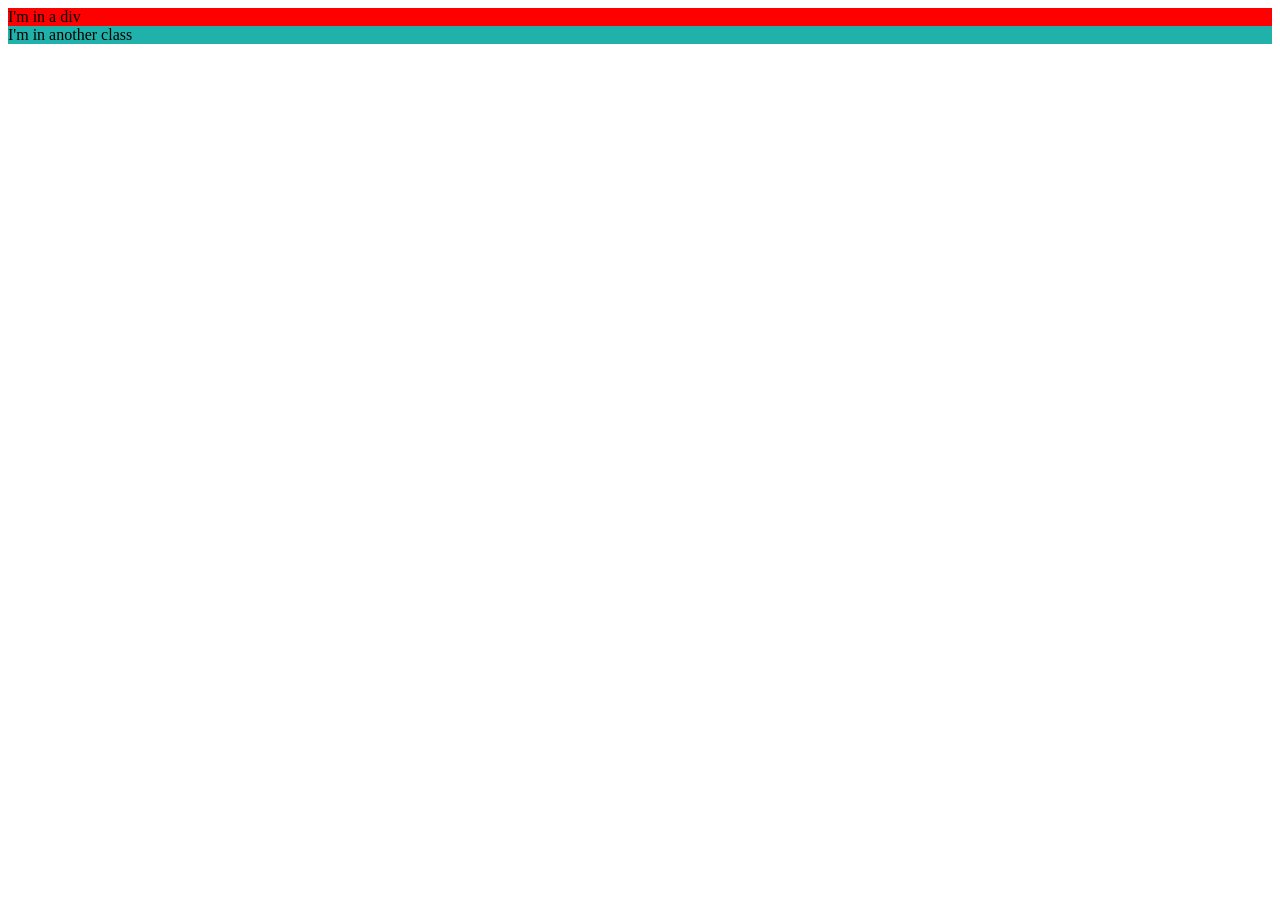
==== index.html @ 802d0fbe "Added 2 divs and styles.css" ====
<!DOCTYPE html>
<html>
  <head>
    <meta charset="utf-8" />
    <title>Page Title</title>
    <link rel="stylesheet" href="styles.css">
  </head>
  <body>
    <div class="placeholder">
      I'm in a div
    </div>
    <div class="anotherClass">
      I'm in another class
    </div>
  </body>
</html>
---- styles.css ----
.placeholder {
    background-color: red;
}
.anotherClass {
    background-color: lightseagreen;
}
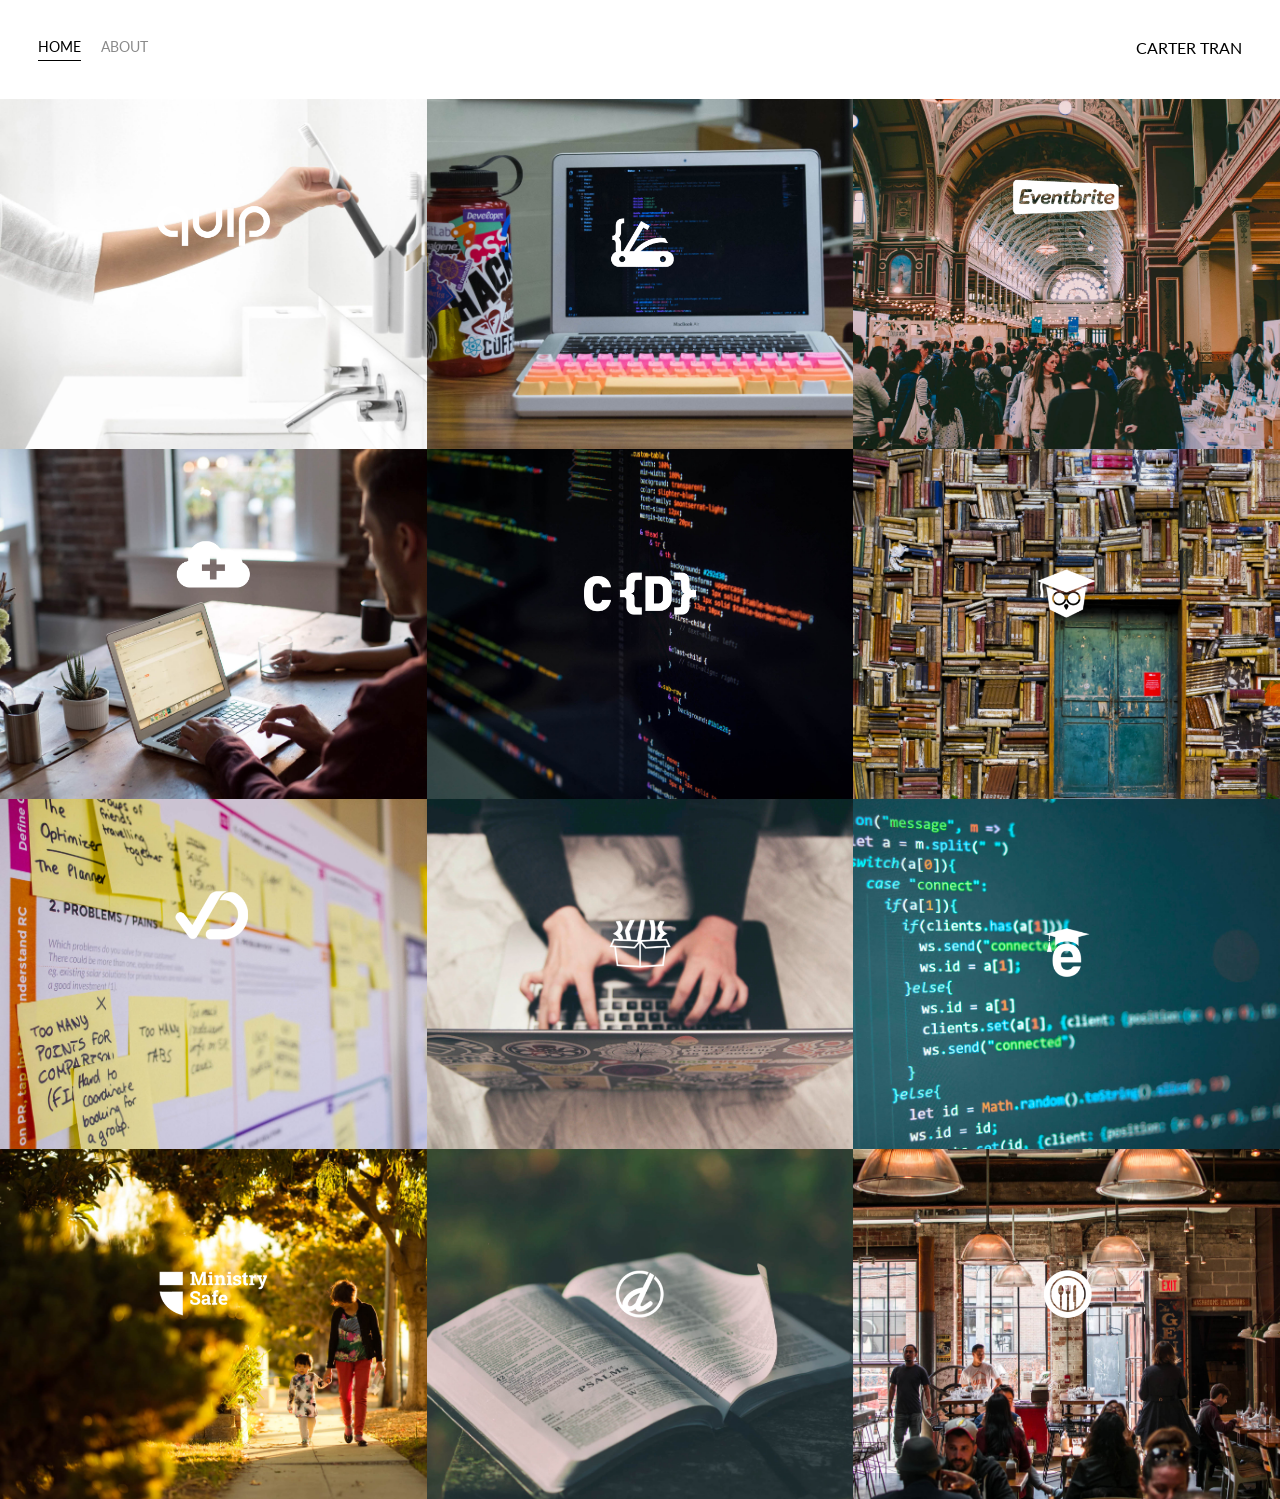
==== commit 135ce4ec: "Completed HTML5 & CSS Development Crash Course" ====
--- a/index.html
+++ b/index.html
@@ -1,16 +1,193 @@
 <!DOCTYPE html>
-<html>
-  <head>
-    <meta charset="utf-8" />
-    <title>Page Title</title>
-    <link rel="stylesheet" href="styles.css">
-  </head>
-  <body>
-    <div class="placeholder">
-      I'm in a div
+<html lang='en'>
+
+<head>
+  <meta charset='UTF-8'>
+  <title>Portfolio Homepage</title>
+  <link href="https://fonts.googleapis.com/css?family=Lato" rel="stylesheet">
+  <link rel="stylesheet" href="styles.css">
+</head>
+
+<body>
+  <div class="container">
+    <div class="nav-wrapper">
+      <div class="left-side">
+        <div class="nav-link-wrapper active-nav-link">
+          <a href="index.html">Home</a>
+        </div>
+
+        <div class="nav-link-wrapper">
+          <a href="about.html">About</a>
+        </div>
+      </div>
+
+      <div class="right-side">
+        <div class="brand">
+          CARTER TRAN
+        </div>
+      </div>
     </div>
-    <div class="anotherClass">
-      I'm in another class
+
+    <div class="content-wrapper">
+      <div class="portfolio-items-wrapper">
+
+        <div class="portfolio-item-wrapper">
+          <div class="portfolio-img-background" style="background-image:url(images/portfolio1.jpg)"></div>
+
+          <div class="img-text-wrapper">
+            <div class="logo-wrapper">
+              <img src="images/logos/quip.png" alt="">
+            </div>
+
+            <div class="subtitle">I built the Quip Ecommerce platform, named a Top 25 Invention by Time Magazine in 2016.</div>
+          </div>
+        </div>
+
+        <div class="portfolio-item-wrapper">
+          <div class="portfolio-img-background" style="background-image:url(images/portfolio2.jpg)"></div>
+          <div class="img-text-wrapper">
+            <div class="logo-wrapper">
+              <img src="images/logos/devcamp.png" alt="">
+            </div>
+
+            <div class="subtitle">Coding bootcamp and learning management system.</div>
+          </div>
+        </div>
+
+        <div class="portfolio-item-wrapper">
+          <div class="portfolio-img-background" style="background-image:url(images/portfolio3.jpg)"></div>
+          <div class="img-text-wrapper">
+            <div class="logo-wrapper">
+              <img src="images/logos/eventbrite.png" alt="">
+            </div>
+
+            <div class="subtitle">Eventbrite is the leading event management platform on the web with millions of individuals utilizing their applications
+              to find, register or, and management events in numerous industries.</div>
+          </div>
+        </div>
+
+        <div class="portfolio-item-wrapper">
+          <div class="portfolio-img-background" style="background-image:url(images/portfolio4.jpg)"></div>
+          <div class="img-text-wrapper">
+            <div class="logo-wrapper">
+              <img src="images/logos/shop-hacker.png" alt="">
+            </div>
+
+            <div class="subtitle">Shop Hacker allows you to easily import digital products such as elearning courses, software, and games directly
+              into your ecommerce store.</div>
+          </div>
+        </div>
+
+        <div class="portfolio-item-wrapper">
+          <div class="portfolio-img-background" style="background-image:url(images/portfolio5.jpg)"></div>
+          <div class="img-text-wrapper">
+            <div class="logo-wrapper">
+              <img src="images/logos/crondose.png" alt="">
+            </div>
+
+            <div class="subtitle">Online tutorials and productivity tips.</div>
+          </div>
+        </div>
+
+        <div class="portfolio-item-wrapper">
+          <div class="portfolio-img-background" style="background-image:url(images/portfolio6.jpg)"></div>
+          <div class="img-text-wrapper">
+            <div class="logo-wrapper">
+              <img src="images/logos/dailysmarty.png" alt="">
+            </div>
+
+            <div class="subtitle">Keep track of what you learn every day.</div>
+          </div>
+        </div>
+
+        <div class="portfolio-item-wrapper">
+          <div class="portfolio-img-background" style="background-image:url(images/portfolio7.jpg)"></div>
+          <div class="img-text-wrapper">
+            <div class="logo-wrapper">
+              <img src="images/logos/dashtrack.png" alt="">
+            </div>
+
+            <div class="subtitle">What you track improves. DashTrack is a journal that makes it easy to track your daily tasks and make the most
+              of your time each day.</div>
+          </div>
+        </div>
+
+        <div class="portfolio-item-wrapper">
+          <div class="portfolio-img-background" style="background-image:url(images/portfolio8.jpg)"></div>
+          <div class="img-text-wrapper">
+            <div class="logo-wrapper">
+              <img src="images/logos/devtrunk.png" alt="">
+            </div>
+
+            <div class="subtitle">Online shop for developer happiness.</div>
+          </div>
+        </div>
+
+        <div class="portfolio-item-wrapper">
+          <div class="portfolio-img-background" style="background-image:url(images/portfolio9.jpg)"></div>
+          <div class="img-text-wrapper">
+            <div class="logo-wrapper">
+              <img src="images/logos/edutechional.png" alt="">
+            </div>
+
+            <div class="subtitle">Online technology tutorials.</div>
+          </div>
+        </div>
+
+        <div class="portfolio-item-wrapper">
+          <div class="portfolio-img-background" style="background-image:url(images/portfolio10.jpg)"></div>
+          <div class="img-text-wrapper">
+            <div class="logo-wrapper">
+              <img src="images/logos/ministry-safe.png" alt="">
+            </div>
+
+            <div class="subtitle">A complete child safety system for organizations.</div>
+          </div>
+        </div>
+
+        <div class="portfolio-item-wrapper">
+          <div class="portfolio-img-background" style="background-image:url(images/portfolio11.jpg)"></div>
+          <div class="img-text-wrapper">
+            <div class="logo-wrapper">
+              <img src="images/logos/open-devos.png" alt="">
+            </div>
+
+            <div class="subtitle">Publish and share daily devotionals.</div>
+          </div>
+        </div>
+
+        <div class="portfolio-item-wrapper">
+          <div class="portfolio-img-background" style="background-image:url(images/portfolio12.jpg)"></div>
+          <div class="img-text-wrapper">
+            <div class="logo-wrapper">
+              <img src="images/logos/toastability.png" alt="">
+            </div>
+
+            <div class="subtitle">Easy way to manage the digital life of your bar or restaurant.</div>
+          </div>
+        </div>
+
+      </div>
     </div>
-  </body>
-</html>
+  </div>
+
+</body>
+
+<script>
+  const portfolioItems = document.querySelectorAll('.portfolio-item-wrapper');
+
+  portfolioItems.forEach(portfolioItem => {
+    portfolioItem.addEventListener('mouseover', () => {
+      console.log(portfolioItem.childNodes[1].classList)
+      portfolioItem.childNodes[1].classList.add('image-blur');
+    });
+
+    portfolioItem.addEventListener('mouseout', () => {
+      console.log(portfolioItem.childNodes[1].classList)
+      portfolioItem.childNodes[1].classList.remove('image-blur');
+    });
+  });
+
+</script>
+
+</html>
--- a/styles.css
+++ b/styles.css
@@ -1,6 +1,121 @@
-.placeholder {
-    background-color: red;
-}
-.anotherClass {
-    background-color: lightseagreen;
-}+body {
+    font-family: "Lato", sans-serif;
+    margin: 0px;
+  }
+  
+  .container {
+    display: grid;
+    grid-template-columns: 1fr;
+  }
+  
+  .nav-wrapper {
+    display: flex;
+    justify-content: space-between;
+    padding: 38px;
+  }
+  
+  .left-side {
+    display: flex;
+  }
+  
+  .nav-wrapper > .left-side > div {
+    margin-right: 20px;
+    text-transform: uppercase;
+    font-size: 0.9rem;
+  }
+  
+  .nav-link-wrapper {
+    height: 22px;
+    border-bottom: 1px solid transparent;
+    transition: border-bottom 0.5s;
+  }
+  
+  .active-nav-link {
+    border-bottom: 1px solid black;
+  }
+  
+  .active-nav-link a {
+    color: black !important;
+  }
+  
+  .nav-link-wrapper a {
+    color: #8a8a8a;
+    text-decoration: none;
+    transition: color 0.5s;
+  }
+  
+  .nav-link-wrapper:hover {
+    border-bottom: 1px solid black;
+  }
+  
+  .nav-link-wrapper a:hover {
+    color: black;
+  }
+  
+  .portfolio-items-wrapper {
+    display: grid;
+    grid-template-columns: 1fr 1fr 1fr;
+  }
+  
+  .portfolio-item-wrapper {
+    position: relative;
+  }
+  
+  .portfolio-img-background {
+    background-size: cover;
+    background-position: center;
+    background-repeat: no-repeat;
+    height: 350px;
+    width: 100%;
+  }
+  
+  .img-text-wrapper {
+    position: absolute;
+    top: 0;
+    display: flex;
+    flex-direction: column;
+    justify-content: center;
+    align-items: center;
+    height: 100%;
+    text-align: center;
+    padding-left: 100px;
+    padding-right: 100px;
+  }
+  
+  .img-text-wrapper .subtitle {
+    transition: 1s;
+    color: transparent;
+  }
+  
+  .image-blur {
+    transition: 1s;
+    filter: brightness(10%);
+  }
+  
+  .img-text-wrapper:hover .subtitle {
+    color: lightseagreen;
+    font-weight: 600;
+  }
+  
+  .logo-wrapper img {
+    width: 50%;
+    margin-bottom: 20px;
+  }
+  
+  .two-column-wrapper {
+    display: grid;
+    grid-template-columns: 1fr 1fr;
+  }
+  
+  .profile-image-wrapper img {
+    width: 100%;
+  }
+  
+  .profile-content-wrapper {
+    padding: 30px;
+  }
+  
+  .profile-content-wrapper h1 {
+    color: lightseagreen;
+  }
+  
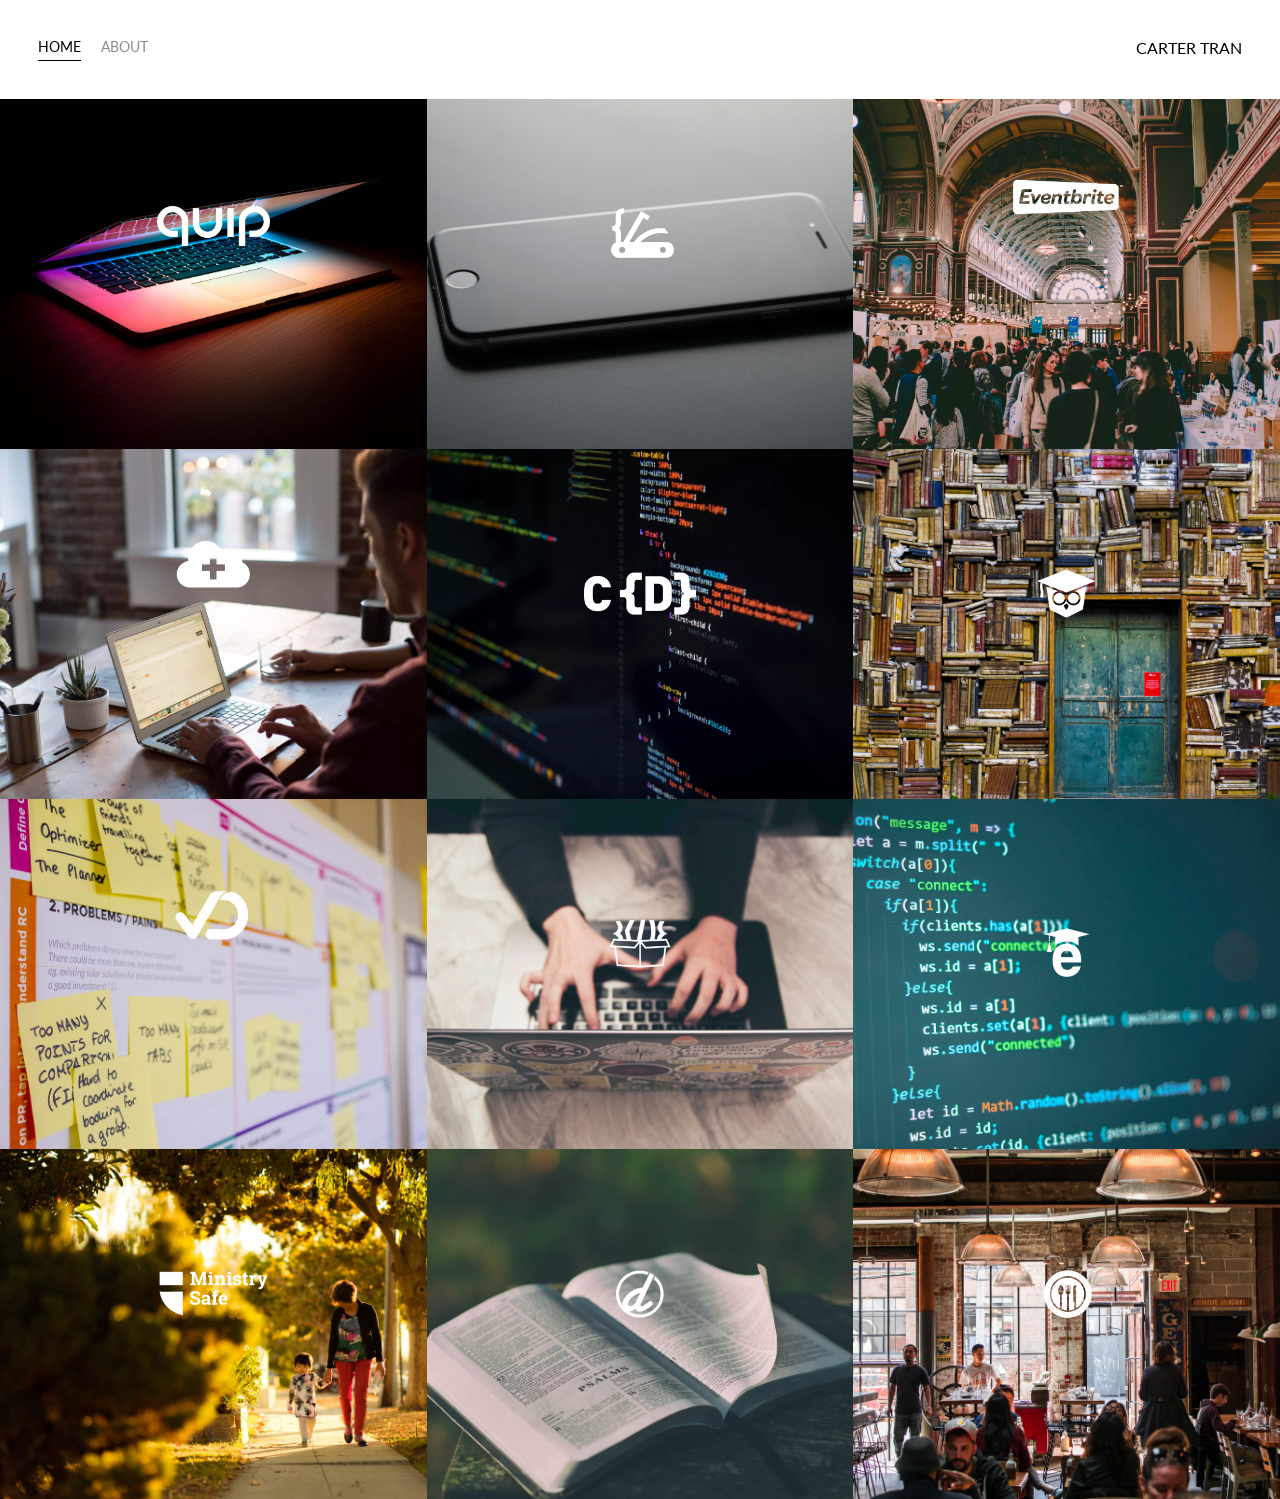
==== commit 4c5f9692: "Changed portfolio1 and portfolio2 to website and Java in progress app respectively" ====
--- a/index.html
+++ b/index.html
@@ -39,7 +39,7 @@
               <img src="images/logos/quip.png" alt="">
             </div>
 
-            <div class="subtitle">I built the Quip Ecommerce platform, named a Top 25 Invention by Time Magazine in 2016.</div>
+            <div class="subtitle">I built this website, using Github Pages, to consolidate all of my coding projects into one place.</div>
           </div>
         </div>
 
@@ -50,7 +50,7 @@
               <img src="images/logos/devcamp.png" alt="">
             </div>
 
-            <div class="subtitle">Coding bootcamp and learning management system.</div>
+            <div class="subtitle">Cross-Platform Productivity App coded in Java using Codename One.</div>
           </div>
         </div>
 
--- a/styles.css
+++ b/styles.css
@@ -118,4 +118,36 @@
   .profile-content-wrapper h1 {
     color: lightseagreen;
   }
-  +  
+  .social-media-wrapper {
+    display: flex;
+    justify-content: space-between;
+  }
+
+  /* Style all font awesome icons */
+  .fa {
+    margin: 5px;
+    padding: 20px;
+    font-size: 30px;
+    width: 30px;
+    height: 30px;
+    text-align: center;
+    text-decoration: none;
+  }
+
+  /* Add a hover effect if you want */
+  .fa:hover {
+    opacity: 0.7;
+  }
+
+  /* Set a specific color for each brand */
+
+  .fa-instagram {
+    background: #4178A0;
+    color: white;
+  }
+
+  .fa-snapchat {
+    background: #FFFD33;
+    color: white;
+  }
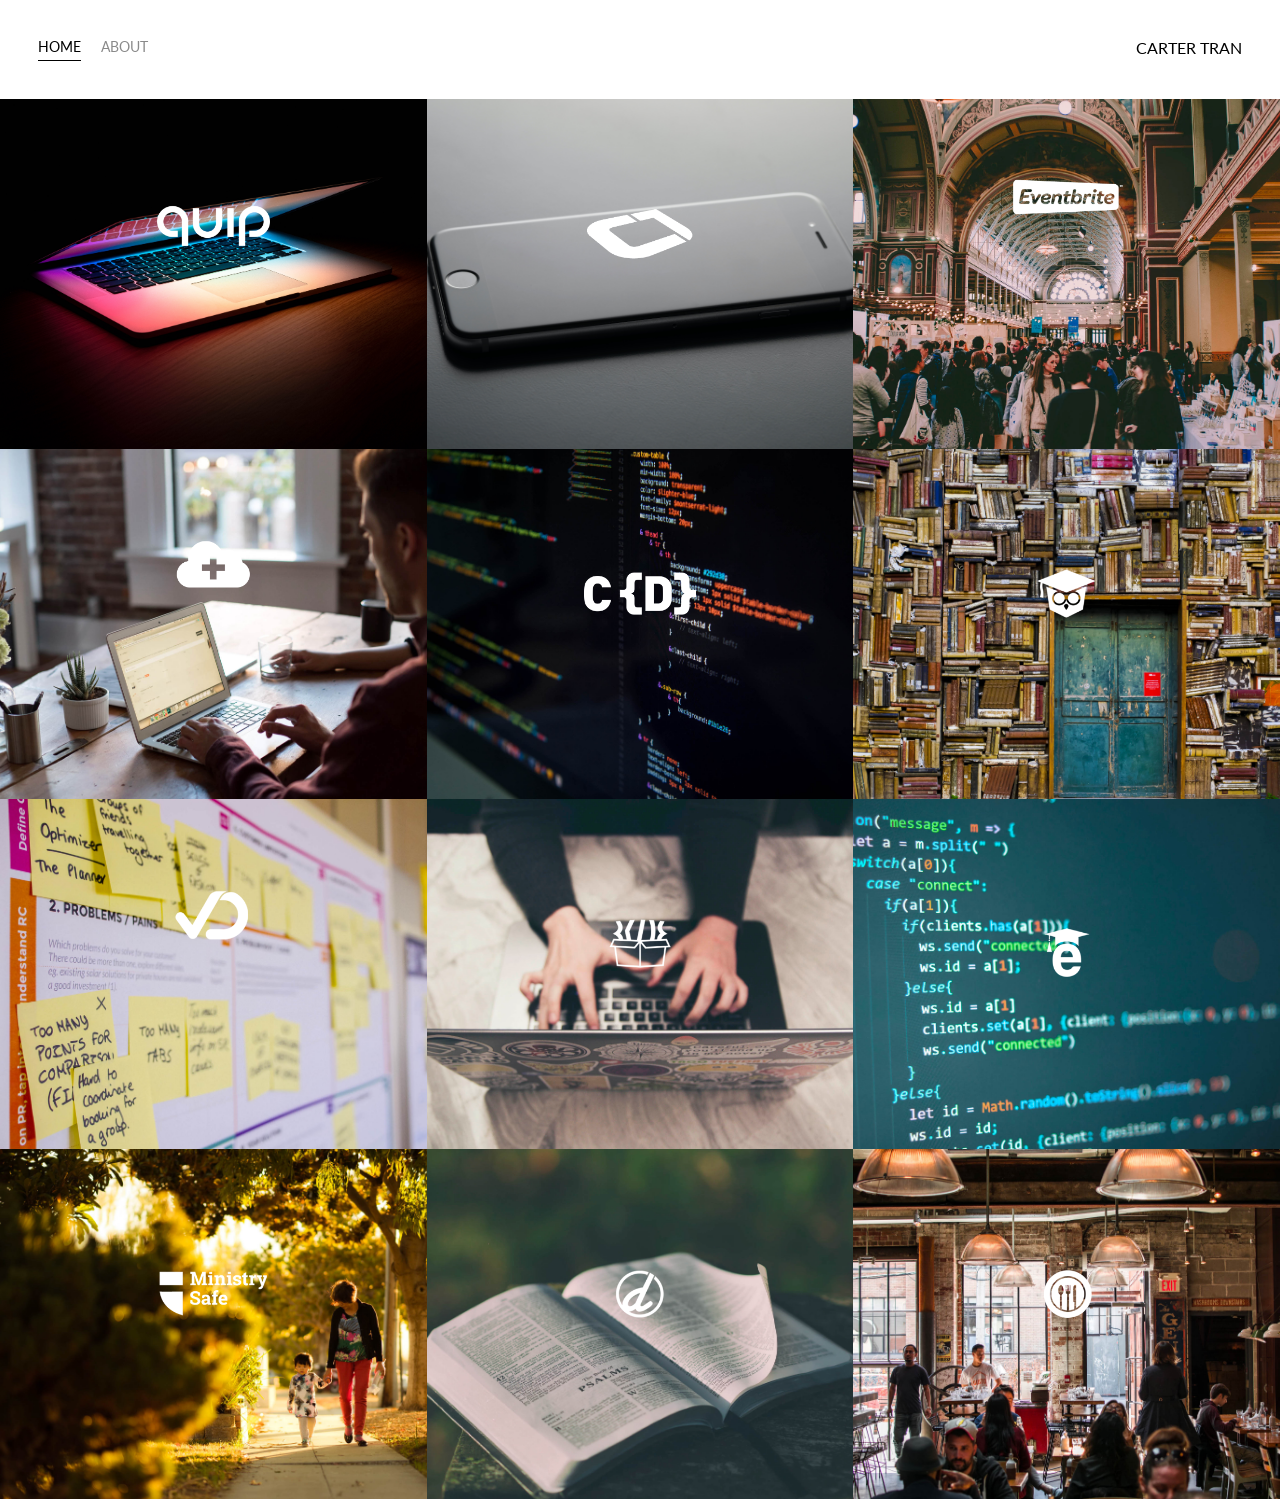
==== commit 9a642d15: "Changed placeholder png to CodenameOne Logo For Portfolio 2" ====
--- a/index.html
+++ b/index.html
@@ -47,7 +47,7 @@
           <div class="portfolio-img-background" style="background-image:url(images/portfolio2.jpg)"></div>
           <div class="img-text-wrapper">
             <div class="logo-wrapper">
-              <img src="images/logos/devcamp.png" alt="">
+              <img src="images/logos/Codenameone_logo.png" alt="">
             </div>
 
             <div class="subtitle">Cross-Platform Productivity App coded in Java using Codename One.</div>
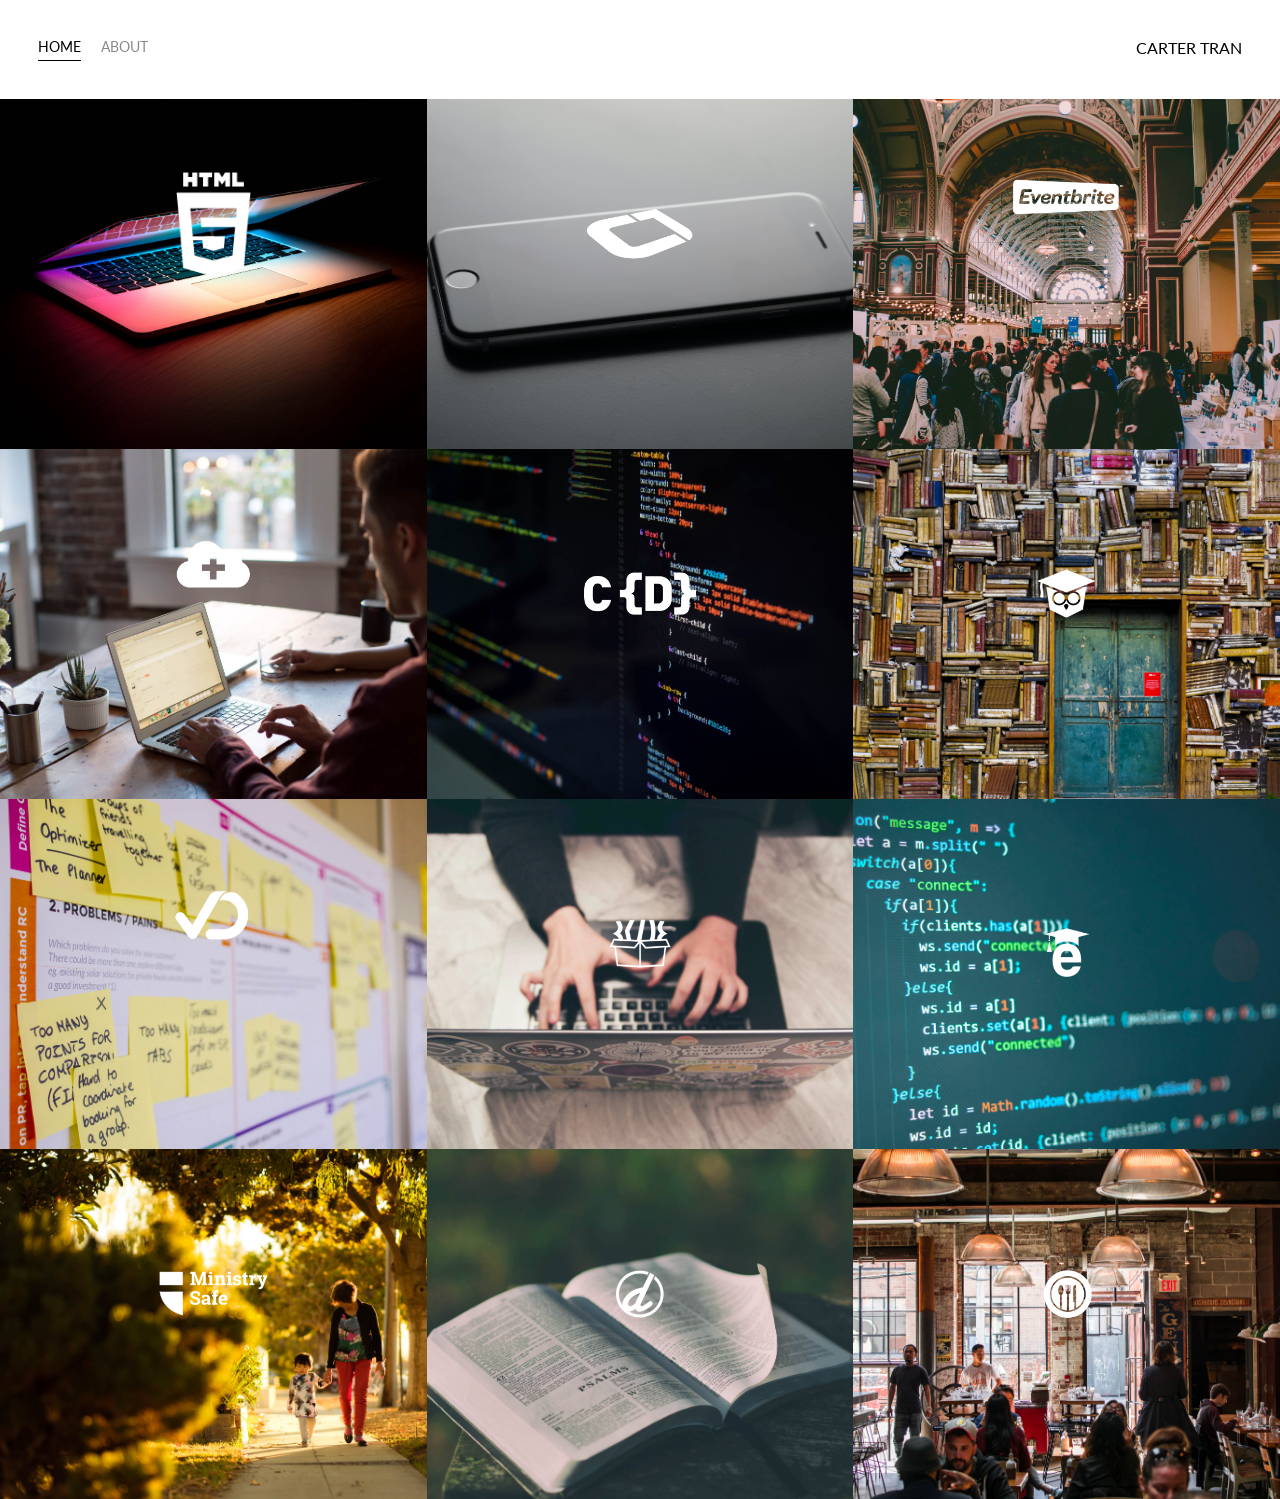
==== commit 505636f1: "Changed placeholder png to HTML5 logo for portfolio1" ====
--- a/index.html
+++ b/index.html
@@ -36,7 +36,7 @@
 
           <div class="img-text-wrapper">
             <div class="logo-wrapper">
-              <img src="images/logos/quip.png" alt="">
+              <img src="images/logos/html5_logo.png" alt="">
             </div>
 
             <div class="subtitle">I built this website, using Github Pages, to consolidate all of my coding projects into one place.</div>
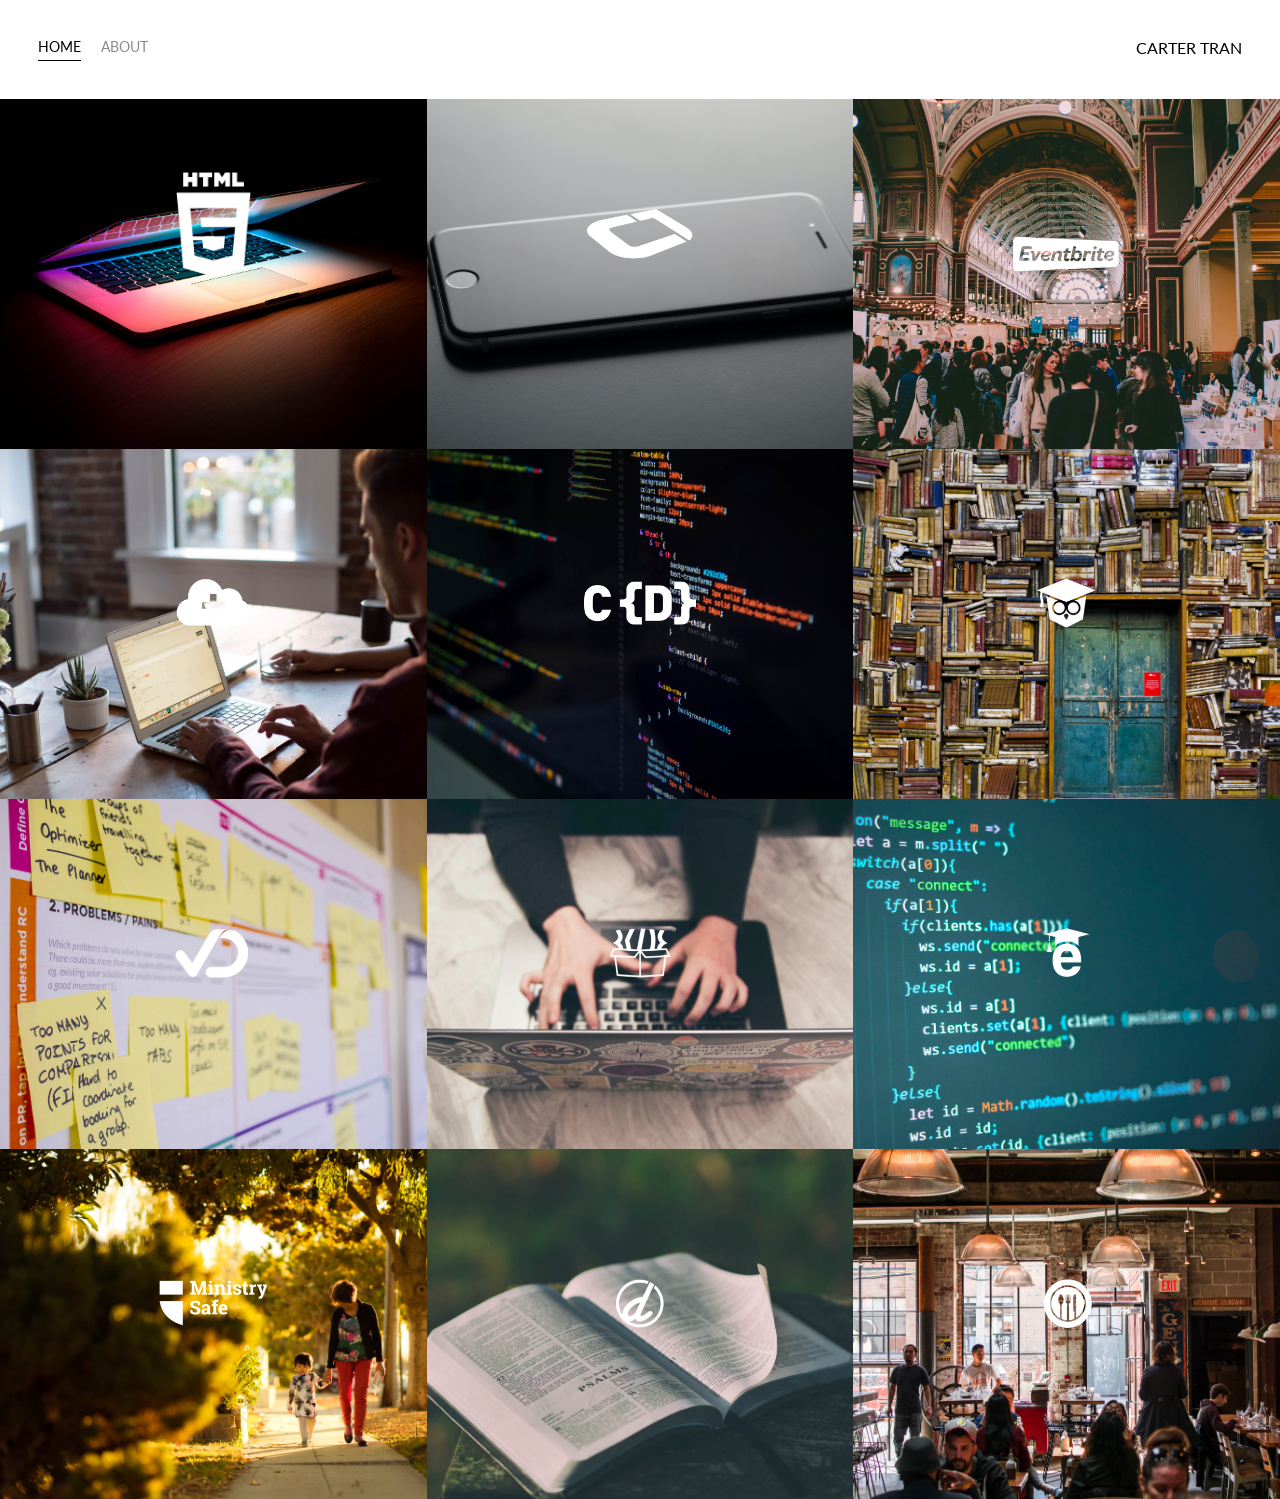
==== commit 367ac934: "Changed placeholder text in grid to Coming soon..." ====
--- a/index.html
+++ b/index.html
@@ -61,8 +61,7 @@
               <img src="images/logos/eventbrite.png" alt="">
             </div>
 
-            <div class="subtitle">Eventbrite is the leading event management platform on the web with millions of individuals utilizing their applications
-              to find, register or, and management events in numerous industries.</div>
+            <div class="subtitle">Coming soon...</div>
           </div>
         </div>
 
@@ -73,8 +72,7 @@
               <img src="images/logos/shop-hacker.png" alt="">
             </div>
 
-            <div class="subtitle">Shop Hacker allows you to easily import digital products such as elearning courses, software, and games directly
-              into your ecommerce store.</div>
+            <div class="subtitle">Coming soon...</div>
           </div>
         </div>
 
@@ -85,7 +83,7 @@
               <img src="images/logos/crondose.png" alt="">
             </div>
 
-            <div class="subtitle">Online tutorials and productivity tips.</div>
+            <div class="subtitle">Coming soon...</div>
           </div>
         </div>
 
@@ -96,7 +94,7 @@
               <img src="images/logos/dailysmarty.png" alt="">
             </div>
 
-            <div class="subtitle">Keep track of what you learn every day.</div>
+            <div class="subtitle">Coming soon...</div>
           </div>
         </div>
 
@@ -107,8 +105,7 @@
               <img src="images/logos/dashtrack.png" alt="">
             </div>
 
-            <div class="subtitle">What you track improves. DashTrack is a journal that makes it easy to track your daily tasks and make the most
-              of your time each day.</div>
+            <div class="subtitle">Coming soon...</div>
           </div>
         </div>
 
@@ -119,7 +116,7 @@
               <img src="images/logos/devtrunk.png" alt="">
             </div>
 
-            <div class="subtitle">Online shop for developer happiness.</div>
+            <div class="subtitle">Coming soon...</div>
           </div>
         </div>
 
@@ -130,7 +127,7 @@
               <img src="images/logos/edutechional.png" alt="">
             </div>
 
-            <div class="subtitle">Online technology tutorials.</div>
+            <div class="subtitle">Coming soon...</div>
           </div>
         </div>
 
@@ -141,7 +138,7 @@
               <img src="images/logos/ministry-safe.png" alt="">
             </div>
 
-            <div class="subtitle">A complete child safety system for organizations.</div>
+            <div class="subtitle">Coming soon...</div>
           </div>
         </div>
 
@@ -152,7 +149,7 @@
               <img src="images/logos/open-devos.png" alt="">
             </div>
 
-            <div class="subtitle">Publish and share daily devotionals.</div>
+            <div class="subtitle">Coming soon...</div>
           </div>
         </div>
 
@@ -163,7 +160,7 @@
               <img src="images/logos/toastability.png" alt="">
             </div>
 
-            <div class="subtitle">Easy way to manage the digital life of your bar or restaurant.</div>
+            <div class="subtitle">Coming soon...</div>
           </div>
         </div>
 
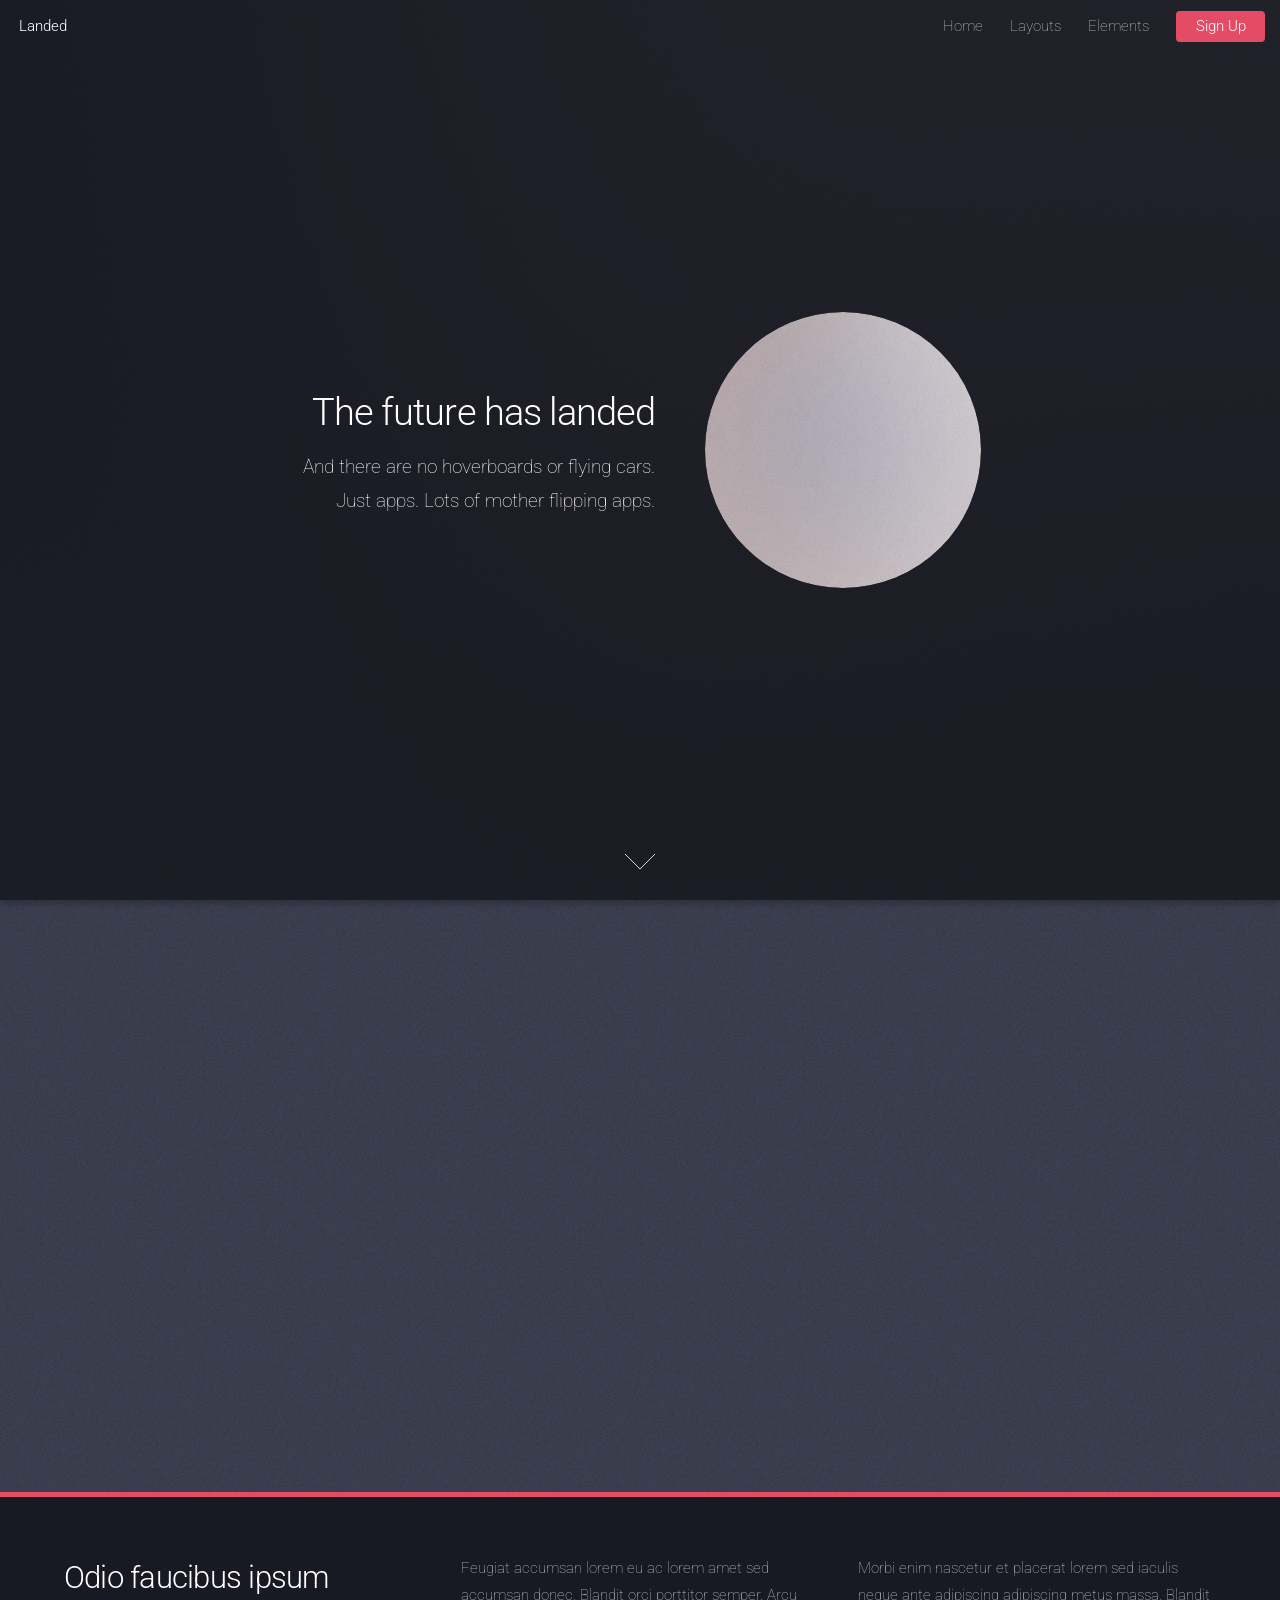
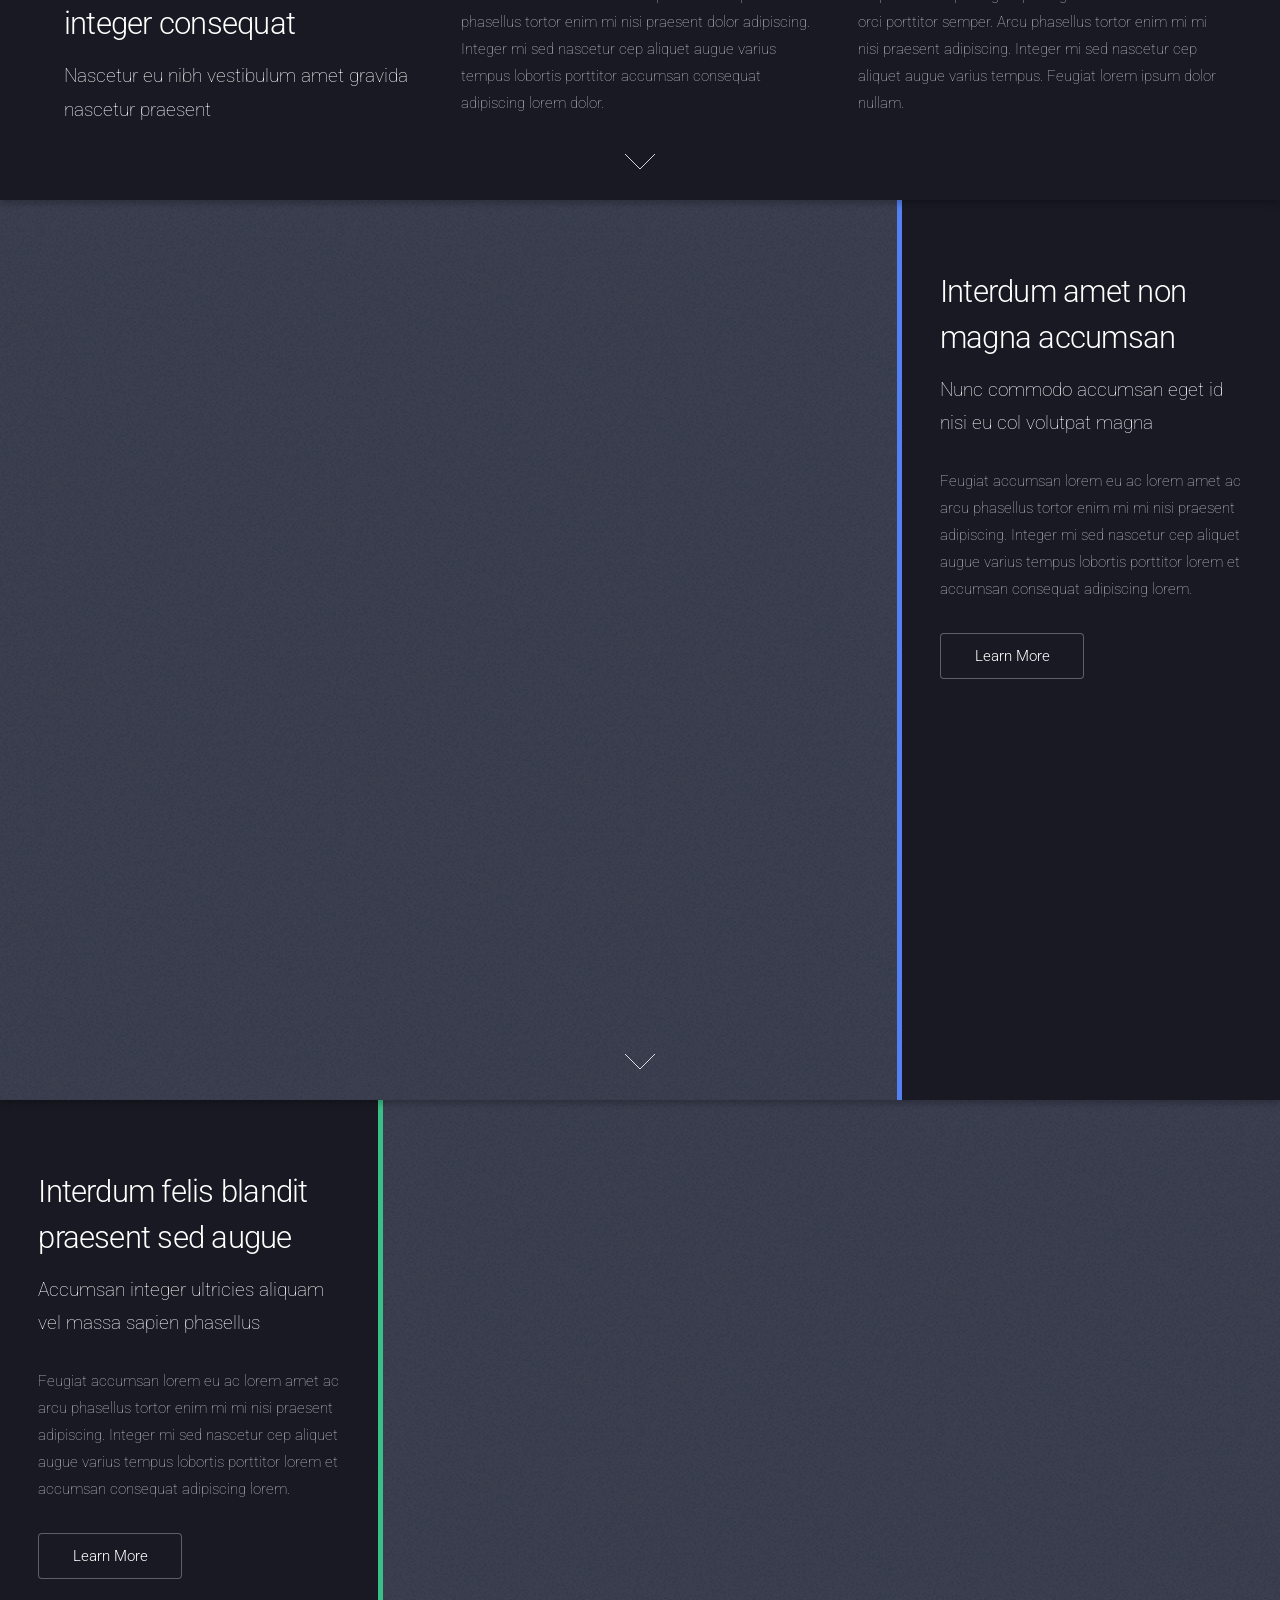
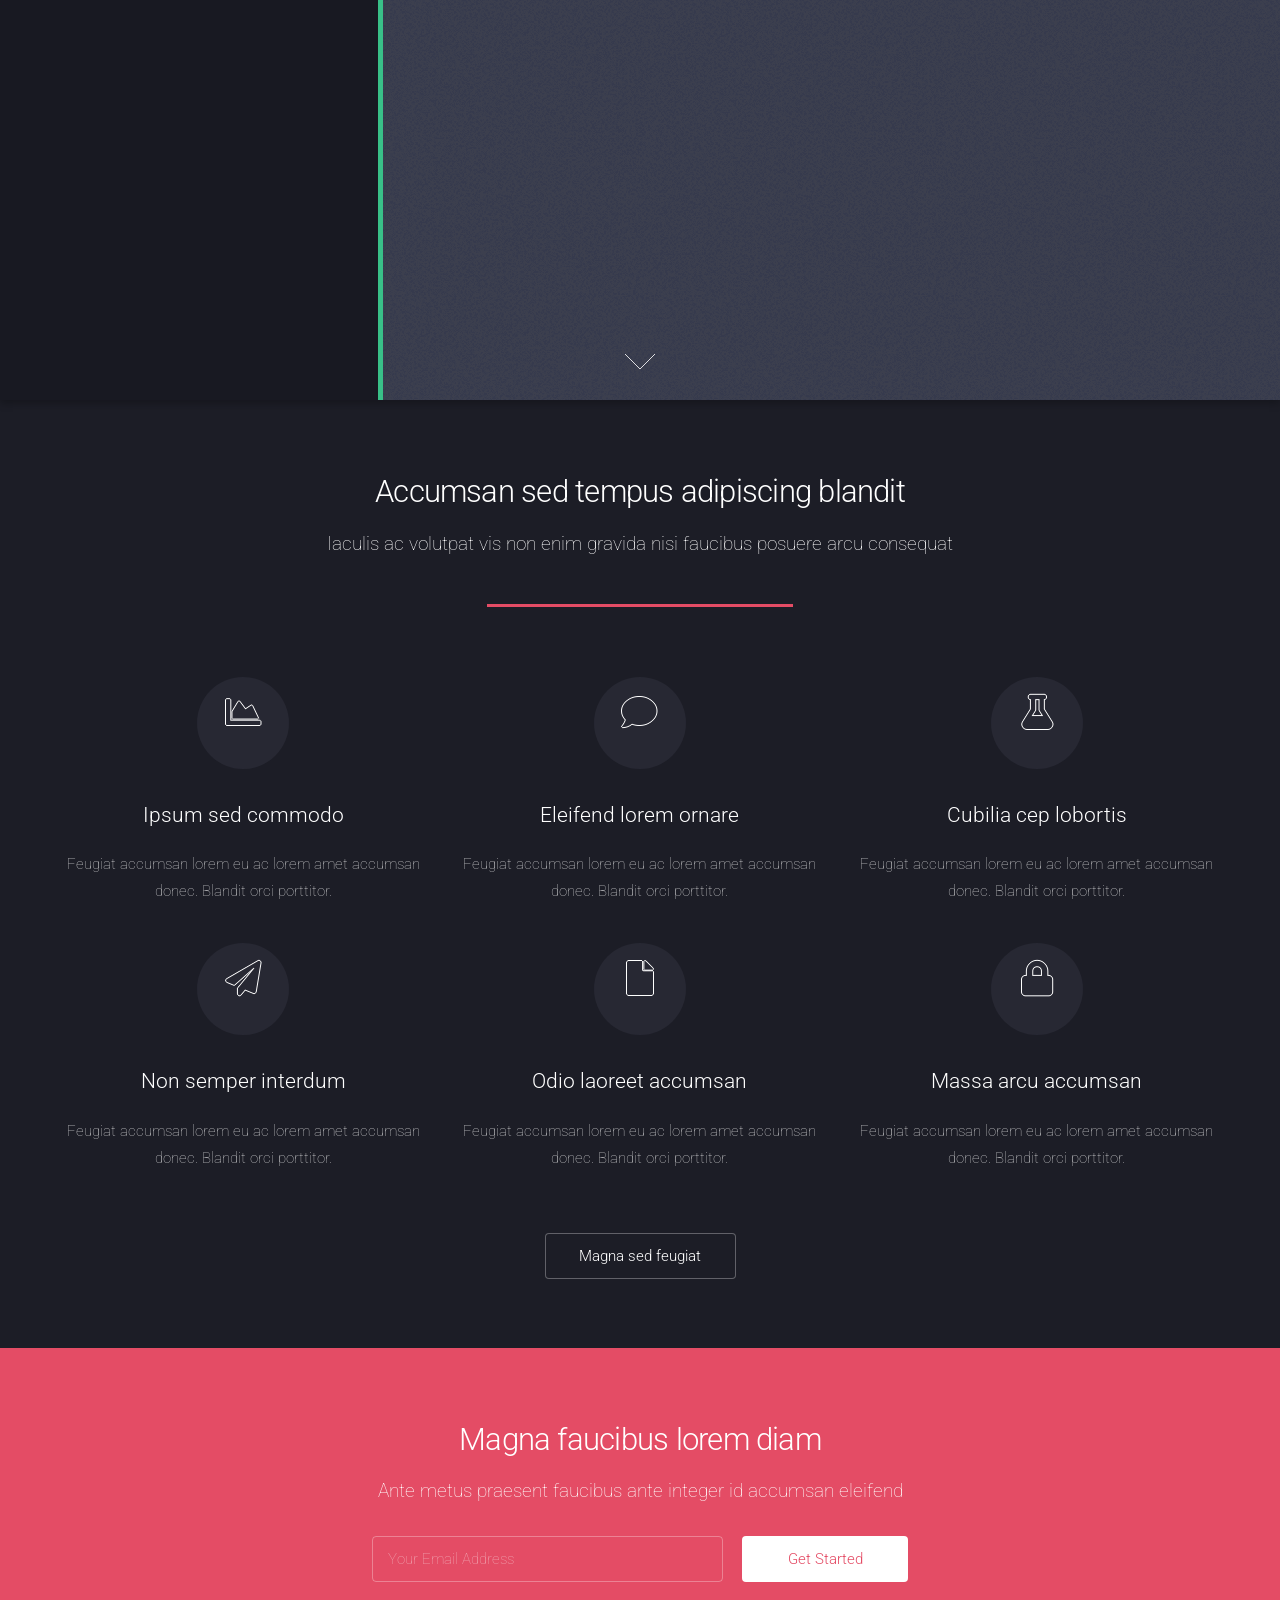
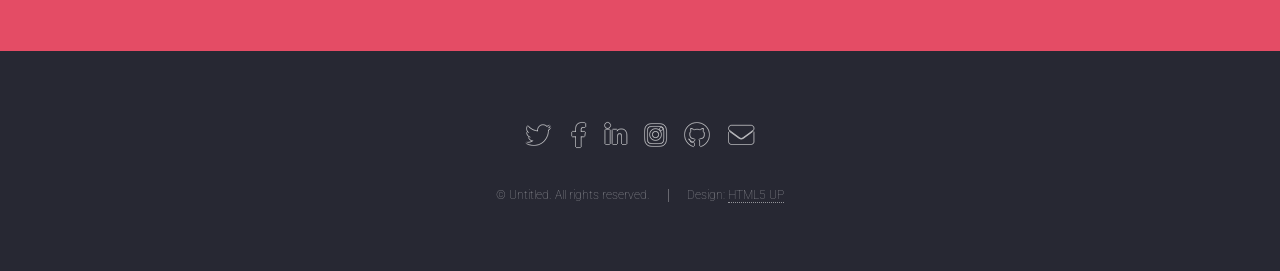
==== commit 55ed5fec: "Imported HTML5 Landing Theme" ====
--- a/index.html
+++ b/index.html
@@ -1,190 +1,217 @@
-<!DOCTYPE html>
-<html lang='en'>
-
-<head>
-  <meta charset='UTF-8'>
-  <title>Portfolio Homepage</title>
-  <link href="https://fonts.googleapis.com/css?family=Lato" rel="stylesheet">
-  <link rel="stylesheet" href="styles.css">
-</head>
-
-<body>
-  <div class="container">
-    <div class="nav-wrapper">
-      <div class="left-side">
-        <div class="nav-link-wrapper active-nav-link">
-          <a href="index.html">Home</a>
-        </div>
-
-        <div class="nav-link-wrapper">
-          <a href="about.html">About</a>
-        </div>
-      </div>
-
-      <div class="right-side">
-        <div class="brand">
-          CARTER TRAN
-        </div>
-      </div>
-    </div>
-
-    <div class="content-wrapper">
-      <div class="portfolio-items-wrapper">
-
-        <div class="portfolio-item-wrapper">
-          <div class="portfolio-img-background" style="background-image:url(images/portfolio1.jpg)"></div>
-
-          <div class="img-text-wrapper">
-            <div class="logo-wrapper">
-              <img src="images/logos/html5_logo.png" alt="">
-            </div>
-
-            <div class="subtitle">I built this website, using Github Pages, to consolidate all of my coding projects into one place.</div>
-          </div>
-        </div>
-
-        <div class="portfolio-item-wrapper">
-          <div class="portfolio-img-background" style="background-image:url(images/portfolio2.jpg)"></div>
-          <div class="img-text-wrapper">
-            <div class="logo-wrapper">
-              <img src="images/logos/Codenameone_logo.png" alt="">
-            </div>
-
-            <div class="subtitle">Cross-Platform Productivity App coded in Java using Codename One.</div>
-          </div>
-        </div>
-
-        <div class="portfolio-item-wrapper">
-          <div class="portfolio-img-background" style="background-image:url(images/portfolio3.jpg)"></div>
-          <div class="img-text-wrapper">
-            <div class="logo-wrapper">
-              <img src="images/logos/eventbrite.png" alt="">
-            </div>
-
-            <div class="subtitle">Coming soon...</div>
-          </div>
-        </div>
-
-        <div class="portfolio-item-wrapper">
-          <div class="portfolio-img-background" style="background-image:url(images/portfolio4.jpg)"></div>
-          <div class="img-text-wrapper">
-            <div class="logo-wrapper">
-              <img src="images/logos/shop-hacker.png" alt="">
-            </div>
-
-            <div class="subtitle">Coming soon...</div>
-          </div>
-        </div>
-
-        <div class="portfolio-item-wrapper">
-          <div class="portfolio-img-background" style="background-image:url(images/portfolio5.jpg)"></div>
-          <div class="img-text-wrapper">
-            <div class="logo-wrapper">
-              <img src="images/logos/crondose.png" alt="">
-            </div>
-
-            <div class="subtitle">Coming soon...</div>
-          </div>
-        </div>
-
-        <div class="portfolio-item-wrapper">
-          <div class="portfolio-img-background" style="background-image:url(images/portfolio6.jpg)"></div>
-          <div class="img-text-wrapper">
-            <div class="logo-wrapper">
-              <img src="images/logos/dailysmarty.png" alt="">
-            </div>
-
-            <div class="subtitle">Coming soon...</div>
-          </div>
-        </div>
-
-        <div class="portfolio-item-wrapper">
-          <div class="portfolio-img-background" style="background-image:url(images/portfolio7.jpg)"></div>
-          <div class="img-text-wrapper">
-            <div class="logo-wrapper">
-              <img src="images/logos/dashtrack.png" alt="">
-            </div>
-
-            <div class="subtitle">Coming soon...</div>
-          </div>
-        </div>
-
-        <div class="portfolio-item-wrapper">
-          <div class="portfolio-img-background" style="background-image:url(images/portfolio8.jpg)"></div>
-          <div class="img-text-wrapper">
-            <div class="logo-wrapper">
-              <img src="images/logos/devtrunk.png" alt="">
-            </div>
-
-            <div class="subtitle">Coming soon...</div>
-          </div>
-        </div>
-
-        <div class="portfolio-item-wrapper">
-          <div class="portfolio-img-background" style="background-image:url(images/portfolio9.jpg)"></div>
-          <div class="img-text-wrapper">
-            <div class="logo-wrapper">
-              <img src="images/logos/edutechional.png" alt="">
-            </div>
-
-            <div class="subtitle">Coming soon...</div>
-          </div>
-        </div>
-
-        <div class="portfolio-item-wrapper">
-          <div class="portfolio-img-background" style="background-image:url(images/portfolio10.jpg)"></div>
-          <div class="img-text-wrapper">
-            <div class="logo-wrapper">
-              <img src="images/logos/ministry-safe.png" alt="">
-            </div>
-
-            <div class="subtitle">Coming soon...</div>
-          </div>
-        </div>
-
-        <div class="portfolio-item-wrapper">
-          <div class="portfolio-img-background" style="background-image:url(images/portfolio11.jpg)"></div>
-          <div class="img-text-wrapper">
-            <div class="logo-wrapper">
-              <img src="images/logos/open-devos.png" alt="">
-            </div>
-
-            <div class="subtitle">Coming soon...</div>
-          </div>
-        </div>
-
-        <div class="portfolio-item-wrapper">
-          <div class="portfolio-img-background" style="background-image:url(images/portfolio12.jpg)"></div>
-          <div class="img-text-wrapper">
-            <div class="logo-wrapper">
-              <img src="images/logos/toastability.png" alt="">
-            </div>
-
-            <div class="subtitle">Coming soon...</div>
-          </div>
-        </div>
-
-      </div>
-    </div>
-  </div>
-
-</body>
-
-<script>
-  const portfolioItems = document.querySelectorAll('.portfolio-item-wrapper');
-
-  portfolioItems.forEach(portfolioItem => {
-    portfolioItem.addEventListener('mouseover', () => {
-      console.log(portfolioItem.childNodes[1].classList)
-      portfolioItem.childNodes[1].classList.add('image-blur');
-    });
-
-    portfolioItem.addEventListener('mouseout', () => {
-      console.log(portfolioItem.childNodes[1].classList)
-      portfolioItem.childNodes[1].classList.remove('image-blur');
-    });
-  });
-
-</script>
-
+<!DOCTYPE HTML>
+<!--
+	Landed by HTML5 UP
+	html5up.net | @ajlkn
+	Free for personal and commercial use under the CCA 3.0 license (html5up.net/license)
+-->
+<html>
+	<head>
+		<title>Landed by HTML5 UP</title>
+		<meta charset="utf-8" />
+		<meta name="viewport" content="width=device-width, initial-scale=1, user-scalable=no" />
+		<link rel="stylesheet" href="assets/css/main.css" />
+		<noscript><link rel="stylesheet" href="assets/css/noscript.css" /></noscript>
+	</head>
+	<body class="is-preload landing">
+		<div id="page-wrapper">
+
+			<!-- Header -->
+				<header id="header">
+					<h1 id="logo"><a href="index.html">Landed</a></h1>
+					<nav id="nav">
+						<ul>
+							<li><a href="index.html">Home</a></li>
+							<li>
+								<a href="#">Layouts</a>
+								<ul>
+									<li><a href="left-sidebar.html">Left Sidebar</a></li>
+									<li><a href="right-sidebar.html">Right Sidebar</a></li>
+									<li><a href="no-sidebar.html">No Sidebar</a></li>
+									<li>
+										<a href="#">Submenu</a>
+										<ul>
+											<li><a href="#">Option 1</a></li>
+											<li><a href="#">Option 2</a></li>
+											<li><a href="#">Option 3</a></li>
+											<li><a href="#">Option 4</a></li>
+										</ul>
+									</li>
+								</ul>
+							</li>
+							<li><a href="elements.html">Elements</a></li>
+							<li><a href="#" class="button primary">Sign Up</a></li>
+						</ul>
+					</nav>
+				</header>
+
+			<!-- Banner -->
+				<section id="banner">
+					<div class="content">
+						<header>
+							<h2>The future has landed</h2>
+							<p>And there are no hoverboards or flying cars.<br />
+							Just apps. Lots of mother flipping apps.</p>
+						</header>
+						<span class="image"><img src="images/pic01.jpg" alt="" /></span>
+					</div>
+					<a href="#one" class="goto-next scrolly">Next</a>
+				</section>
+
+			<!-- One -->
+				<section id="one" class="spotlight style1 bottom">
+					<span class="image fit main"><img src="images/pic02.jpg" alt="" /></span>
+					<div class="content">
+						<div class="container">
+							<div class="row">
+								<div class="col-4 col-12-medium">
+									<header>
+										<h2>Odio faucibus ipsum integer consequat</h2>
+										<p>Nascetur eu nibh vestibulum amet gravida nascetur praesent</p>
+									</header>
+								</div>
+								<div class="col-4 col-12-medium">
+									<p>Feugiat accumsan lorem eu ac lorem amet sed accumsan donec.
+									Blandit orci porttitor semper. Arcu phasellus tortor enim mi
+									nisi praesent dolor adipiscing. Integer mi sed nascetur cep aliquet
+									augue varius tempus lobortis porttitor accumsan consequat
+									adipiscing lorem dolor.</p>
+								</div>
+								<div class="col-4 col-12-medium">
+									<p>Morbi enim nascetur et placerat lorem sed iaculis neque ante
+									adipiscing adipiscing metus massa. Blandit orci porttitor semper.
+									Arcu phasellus tortor enim mi mi nisi praesent adipiscing. Integer
+									mi sed nascetur cep aliquet augue varius tempus. Feugiat lorem
+									ipsum dolor nullam.</p>
+								</div>
+							</div>
+						</div>
+					</div>
+					<a href="#two" class="goto-next scrolly">Next</a>
+				</section>
+
+			<!-- Two -->
+				<section id="two" class="spotlight style2 right">
+					<span class="image fit main"><img src="images/pic03.jpg" alt="" /></span>
+					<div class="content">
+						<header>
+							<h2>Interdum amet non magna accumsan</h2>
+							<p>Nunc commodo accumsan eget id nisi eu col volutpat magna</p>
+						</header>
+						<p>Feugiat accumsan lorem eu ac lorem amet ac arcu phasellus tortor enim mi mi nisi praesent adipiscing. Integer mi sed nascetur cep aliquet augue varius tempus lobortis porttitor lorem et accumsan consequat adipiscing lorem.</p>
+						<ul class="actions">
+							<li><a href="#" class="button">Learn More</a></li>
+						</ul>
+					</div>
+					<a href="#three" class="goto-next scrolly">Next</a>
+				</section>
+
+			<!-- Three -->
+				<section id="three" class="spotlight style3 left">
+					<span class="image fit main bottom"><img src="images/pic04.jpg" alt="" /></span>
+					<div class="content">
+						<header>
+							<h2>Interdum felis blandit praesent sed augue</h2>
+							<p>Accumsan integer ultricies aliquam vel massa sapien phasellus</p>
+						</header>
+						<p>Feugiat accumsan lorem eu ac lorem amet ac arcu phasellus tortor enim mi mi nisi praesent adipiscing. Integer mi sed nascetur cep aliquet augue varius tempus lobortis porttitor lorem et accumsan consequat adipiscing lorem.</p>
+						<ul class="actions">
+							<li><a href="#" class="button">Learn More</a></li>
+						</ul>
+					</div>
+					<a href="#four" class="goto-next scrolly">Next</a>
+				</section>
+
+			<!-- Four -->
+				<section id="four" class="wrapper style1 special fade-up">
+					<div class="container">
+						<header class="major">
+							<h2>Accumsan sed tempus adipiscing blandit</h2>
+							<p>Iaculis ac volutpat vis non enim gravida nisi faucibus posuere arcu consequat</p>
+						</header>
+						<div class="box alt">
+							<div class="row gtr-uniform">
+								<section class="col-4 col-6-medium col-12-xsmall">
+									<span class="icon solid alt major fa-chart-area"></span>
+									<h3>Ipsum sed commodo</h3>
+									<p>Feugiat accumsan lorem eu ac lorem amet accumsan donec. Blandit orci porttitor.</p>
+								</section>
+								<section class="col-4 col-6-medium col-12-xsmall">
+									<span class="icon solid alt major fa-comment"></span>
+									<h3>Eleifend lorem ornare</h3>
+									<p>Feugiat accumsan lorem eu ac lorem amet accumsan donec. Blandit orci porttitor.</p>
+								</section>
+								<section class="col-4 col-6-medium col-12-xsmall">
+									<span class="icon solid alt major fa-flask"></span>
+									<h3>Cubilia cep lobortis</h3>
+									<p>Feugiat accumsan lorem eu ac lorem amet accumsan donec. Blandit orci porttitor.</p>
+								</section>
+								<section class="col-4 col-6-medium col-12-xsmall">
+									<span class="icon solid alt major fa-paper-plane"></span>
+									<h3>Non semper interdum</h3>
+									<p>Feugiat accumsan lorem eu ac lorem amet accumsan donec. Blandit orci porttitor.</p>
+								</section>
+								<section class="col-4 col-6-medium col-12-xsmall">
+									<span class="icon solid alt major fa-file"></span>
+									<h3>Odio laoreet accumsan</h3>
+									<p>Feugiat accumsan lorem eu ac lorem amet accumsan donec. Blandit orci porttitor.</p>
+								</section>
+								<section class="col-4 col-6-medium col-12-xsmall">
+									<span class="icon solid alt major fa-lock"></span>
+									<h3>Massa arcu accumsan</h3>
+									<p>Feugiat accumsan lorem eu ac lorem amet accumsan donec. Blandit orci porttitor.</p>
+								</section>
+							</div>
+						</div>
+						<footer class="major">
+							<ul class="actions special">
+								<li><a href="#" class="button">Magna sed feugiat</a></li>
+							</ul>
+						</footer>
+					</div>
+				</section>
+
+			<!-- Five -->
+				<section id="five" class="wrapper style2 special fade">
+					<div class="container">
+						<header>
+							<h2>Magna faucibus lorem diam</h2>
+							<p>Ante metus praesent faucibus ante integer id accumsan eleifend</p>
+						</header>
+						<form method="post" action="#" class="cta">
+							<div class="row gtr-uniform gtr-50">
+								<div class="col-8 col-12-xsmall"><input type="email" name="email" id="email" placeholder="Your Email Address" /></div>
+								<div class="col-4 col-12-xsmall"><input type="submit" value="Get Started" class="fit primary" /></div>
+							</div>
+						</form>
+					</div>
+				</section>
+
+			<!-- Footer -->
+				<footer id="footer">
+					<ul class="icons">
+						<li><a href="#" class="icon brands alt fa-twitter"><span class="label">Twitter</span></a></li>
+						<li><a href="#" class="icon brands alt fa-facebook-f"><span class="label">Facebook</span></a></li>
+						<li><a href="#" class="icon brands alt fa-linkedin-in"><span class="label">LinkedIn</span></a></li>
+						<li><a href="#" class="icon brands alt fa-instagram"><span class="label">Instagram</span></a></li>
+						<li><a href="#" class="icon brands alt fa-github"><span class="label">GitHub</span></a></li>
+						<li><a href="#" class="icon solid alt fa-envelope"><span class="label">Email</span></a></li>
+					</ul>
+					<ul class="copyright">
+						<li>&copy; Untitled. All rights reserved.</li><li>Design: <a href="http://html5up.net">HTML5 UP</a></li>
+					</ul>
+				</footer>
+
+		</div>
+
+		<!-- Scripts -->
+			<script src="assets/js/jquery.min.js"></script>
+			<script src="assets/js/jquery.scrolly.min.js"></script>
+			<script src="assets/js/jquery.dropotron.min.js"></script>
+			<script src="assets/js/jquery.scrollex.min.js"></script>
+			<script src="assets/js/browser.min.js"></script>
+			<script src="assets/js/breakpoints.min.js"></script>
+			<script src="assets/js/util.js"></script>
+			<script src="assets/js/main.js"></script>
+
+	</body>
 </html>
--- a/assets/css/main.css
+++ b/assets/css/main.css
@@ -0,0 +1,4111 @@
+@import url("fontawesome-all.min.css");
+@import url("https://fonts.googleapis.com/css?family=Roboto:100,300,100italic,300italic");
+
+/*
+	Landed by HTML5 UP
+	html5up.net | @ajlkn
+	Free for personal and commercial use under the CCA 3.0 license (html5up.net/license)
+*/
+
+html, body, div, span, applet, object,
+iframe, h1, h2, h3, h4, h5, h6, p, blockquote,
+pre, a, abbr, acronym, address, big, cite,
+code, del, dfn, em, img, ins, kbd, q, s, samp,
+small, strike, strong, sub, sup, tt, var, b,
+u, i, center, dl, dt, dd, ol, ul, li, fieldset,
+form, label, legend, table, caption, tbody,
+tfoot, thead, tr, th, td, article, aside,
+canvas, details, embed, figure, figcaption,
+footer, header, hgroup, menu, nav, output, ruby,
+section, summary, time, mark, audio, video {
+	margin: 0;
+	padding: 0;
+	border: 0;
+	font-size: 100%;
+	font: inherit;
+	vertical-align: baseline;}
+
+article, aside, details, figcaption, figure,
+footer, header, hgroup, menu, nav, section {
+	display: block;}
+
+body {
+	line-height: 1;
+}
+
+ol, ul {
+	list-style: none;
+}
+
+blockquote, q {
+	quotes: none;
+}
+
+	blockquote:before, blockquote:after, q:before, q:after {
+		content: '';
+		content: none;
+	}
+
+table {
+	border-collapse: collapse;
+	border-spacing: 0;
+}
+
+body {
+	-webkit-text-size-adjust: none;
+}
+
+mark {
+	background-color: transparent;
+	color: inherit;
+}
+
+input::-moz-focus-inner {
+	border: 0;
+	padding: 0;
+}
+
+input, select, textarea {
+	-moz-appearance: none;
+	-webkit-appearance: none;
+	-ms-appearance: none;
+	appearance: none;
+}
+
+/* Basic */
+
+	html {
+		box-sizing: border-box;
+	}
+
+	*, *:before, *:after {
+		box-sizing: inherit;
+	}
+
+	html, body {
+		background: #1c1d26;
+	}
+
+	body.is-preload *, body.is-preload *:before, body.is-preload *:after {
+		-moz-animation: none !important;
+		-webkit-animation: none !important;
+		-ms-animation: none !important;
+		animation: none !important;
+		-moz-transition: none !important;
+		-webkit-transition: none !important;
+		-ms-transition: none !important;
+		transition: none !important;
+	}
+
+	body, input, select, textarea {
+		color: rgba(255, 255, 255, 0.75);
+		font-family: "Roboto", Helvetica, sans-serif;
+		font-size: 15pt;
+		font-weight: 100;
+		line-height: 1.75em;
+	}
+
+	a {
+		-moz-transition: border-color 0.2s ease-in-out, color 0.2s ease-in-out;
+		-webkit-transition: border-color 0.2s ease-in-out, color 0.2s ease-in-out;
+		-ms-transition: border-color 0.2s ease-in-out, color 0.2s ease-in-out;
+		transition: border-color 0.2s ease-in-out, color 0.2s ease-in-out;
+		border-bottom: dotted 1px;
+		color: #e44c65;
+		text-decoration: none;
+	}
+
+		a:hover {
+			color: #e44c65 !important;
+			border-bottom-color: transparent;
+		}
+
+	strong, b {
+		color: #ffffff;
+		font-weight: 300;
+	}
+
+	em, i {
+		font-style: italic;
+	}
+
+	p {
+		margin: 0 0 2em 0;
+	}
+
+	h1, h2, h3, h4, h5, h6 {
+		color: #ffffff;
+		font-weight: 300;
+		line-height: 1em;
+		margin: 0 0 1em 0;
+	}
+
+		h1 a, h2 a, h3 a, h4 a, h5 a, h6 a {
+			color: inherit;
+			border: 0;
+		}
+
+	h2 {
+		font-size: 2em;
+		line-height: 1.5em;
+		letter-spacing: -0.025em;
+	}
+
+	h3 {
+		font-size: 1.35em;
+		line-height: 1.5em;
+	}
+
+	h4 {
+		font-size: 1.1em;
+		line-height: 1.5em;
+	}
+
+	h5 {
+		font-size: 0.9em;
+		line-height: 1.5em;
+	}
+
+	h6 {
+		font-size: 0.7em;
+		line-height: 1.5em;
+	}
+
+	sub {
+		font-size: 0.8em;
+		position: relative;
+		top: 0.5em;
+	}
+
+	sup {
+		font-size: 0.8em;
+		position: relative;
+		top: -0.5em;
+	}
+
+	hr {
+		border: 0;
+		border-bottom: solid 1px rgba(255, 255, 255, 0.3);
+		margin: 3em 0;
+	}
+
+		hr.major {
+			margin: 4em 0;
+		}
+
+	blockquote {
+		border-left: solid 4px rgba(255, 255, 255, 0.3);
+		font-style: italic;
+		margin: 0 0 2em 0;
+		padding: 0.5em 0 0.5em 2em;
+	}
+
+	code {
+		background: rgba(255, 255, 255, 0.075);
+		border-radius: 4px;
+		font-family: "Courier New", monospace;
+		font-size: 0.9em;
+		margin: 0 0.25em;
+		padding: 0.25em 0.65em;
+	}
+
+	pre {
+		-webkit-overflow-scrolling: touch;
+		font-family: "Courier New", monospace;
+		font-size: 0.9em;
+		margin: 0 0 2em 0;
+	}
+
+		pre code {
+			display: block;
+			line-height: 1.75em;
+			padding: 1em 1.5em;
+			overflow-x: auto;
+		}
+
+	.align-left {
+		text-align: left;
+	}
+
+	.align-center {
+		text-align: center;
+	}
+
+	.align-right {
+		text-align: right;
+	}
+
+/* Loader */
+
+	@-moz-keyframes spinner-show {
+		0% {
+			opacity: 0;
+		}
+
+		100% {
+			opacity: 1;
+		}
+	}
+
+	@-webkit-keyframes spinner-show {
+		0% {
+			opacity: 0;
+		}
+
+		100% {
+			opacity: 1;
+		}
+	}
+
+	@-ms-keyframes spinner-show {
+		0% {
+			opacity: 0;
+		}
+
+		100% {
+			opacity: 1;
+		}
+	}
+
+	@keyframes spinner-show {
+		0% {
+			opacity: 0;
+		}
+
+		100% {
+			opacity: 1;
+		}
+	}
+
+	@-moz-keyframes spinner-hide {
+		0% {
+			color: rgba(255, 255, 255, 0.15);
+			z-index: 100001;
+			-moz-transform: scale(1) rotate(0deg);
+			-webkit-transform: scale(1) rotate(0deg);
+			-ms-transform: scale(1) rotate(0deg);
+			transform: scale(1) rotate(0deg);
+		}
+
+		99% {
+			color: #1c1d26;
+			z-index: 100001;
+			-moz-transform: scale(0.5) rotate(360deg);
+			-webkit-transform: scale(0.5) rotate(360deg);
+			-ms-transform: scale(0.5) rotate(360deg);
+			transform: scale(0.5) rotate(360deg);
+		}
+
+		100% {
+			color: #1c1d26;
+			z-index: -1;
+			-moz-transform: scale(0.5) rotate(360deg);
+			-webkit-transform: scale(0.5) rotate(360deg);
+			-ms-transform: scale(0.5) rotate(360deg);
+			transform: scale(0.5) rotate(360deg);
+		}
+	}
+
+	@-webkit-keyframes spinner-hide {
+		0% {
+			color: rgba(255, 255, 255, 0.15);
+			z-index: 100001;
+			-moz-transform: scale(1) rotate(0deg);
+			-webkit-transform: scale(1) rotate(0deg);
+			-ms-transform: scale(1) rotate(0deg);
+			transform: scale(1) rotate(0deg);
+		}
+
+		99% {
+			color: #1c1d26;
+			z-index: 100001;
+			-moz-transform: scale(0.5) rotate(360deg);
+			-webkit-transform: scale(0.5) rotate(360deg);
+			-ms-transform: scale(0.5) rotate(360deg);
+			transform: scale(0.5) rotate(360deg);
+		}
+
+		100% {
+			color: #1c1d26;
+			z-index: -1;
+			-moz-transform: scale(0.5) rotate(360deg);
+			-webkit-transform: scale(0.5) rotate(360deg);
+			-ms-transform: scale(0.5) rotate(360deg);
+			transform: scale(0.5) rotate(360deg);
+		}
+	}
+
+	@-ms-keyframes spinner-hide {
+		0% {
+			color: rgba(255, 255, 255, 0.15);
+			z-index: 100001;
+			-moz-transform: scale(1) rotate(0deg);
+			-webkit-transform: scale(1) rotate(0deg);
+			-ms-transform: scale(1) rotate(0deg);
+			transform: scale(1) rotate(0deg);
+		}
+
+		99% {
+			color: #1c1d26;
+			z-index: 100001;
+			-moz-transform: scale(0.5) rotate(360deg);
+			-webkit-transform: scale(0.5) rotate(360deg);
+			-ms-transform: scale(0.5) rotate(360deg);
+			transform: scale(0.5) rotate(360deg);
+		}
+
+		100% {
+			color: #1c1d26;
+			z-index: -1;
+			-moz-transform: scale(0.5) rotate(360deg);
+			-webkit-transform: scale(0.5) rotate(360deg);
+			-ms-transform: scale(0.5) rotate(360deg);
+			transform: scale(0.5) rotate(360deg);
+		}
+	}
+
+	@keyframes spinner-hide {
+		0% {
+			color: rgba(255, 255, 255, 0.15);
+			z-index: 100001;
+			-moz-transform: scale(1) rotate(0deg);
+			-webkit-transform: scale(1) rotate(0deg);
+			-ms-transform: scale(1) rotate(0deg);
+			transform: scale(1) rotate(0deg);
+		}
+
+		99% {
+			color: #1c1d26;
+			z-index: 100001;
+			-moz-transform: scale(0.5) rotate(360deg);
+			-webkit-transform: scale(0.5) rotate(360deg);
+			-ms-transform: scale(0.5) rotate(360deg);
+			transform: scale(0.5) rotate(360deg);
+		}
+
+		100% {
+			color: #1c1d26;
+			z-index: -1;
+			-moz-transform: scale(0.5) rotate(360deg);
+			-webkit-transform: scale(0.5) rotate(360deg);
+			-ms-transform: scale(0.5) rotate(360deg);
+			transform: scale(0.5) rotate(360deg);
+		}
+	}
+
+	@-moz-keyframes spinner-rotate {
+		0% {
+			-moz-transform: scale(1) rotate(0deg);
+			-webkit-transform: scale(1) rotate(0deg);
+			-ms-transform: scale(1) rotate(0deg);
+			transform: scale(1) rotate(0deg);
+		}
+
+		100% {
+			-moz-transform: scale(1) rotate(360deg);
+			-webkit-transform: scale(1) rotate(360deg);
+			-ms-transform: scale(1) rotate(360deg);
+			transform: scale(1) rotate(360deg);
+		}
+	}
+
+	@-webkit-keyframes spinner-rotate {
+		0% {
+			-moz-transform: scale(1) rotate(0deg);
+			-webkit-transform: scale(1) rotate(0deg);
+			-ms-transform: scale(1) rotate(0deg);
+			transform: scale(1) rotate(0deg);
+		}
+
+		100% {
+			-moz-transform: scale(1) rotate(360deg);
+			-webkit-transform: scale(1) rotate(360deg);
+			-ms-transform: scale(1) rotate(360deg);
+			transform: scale(1) rotate(360deg);
+		}
+	}
+
+	@-ms-keyframes spinner-rotate {
+		0% {
+			-moz-transform: scale(1) rotate(0deg);
+			-webkit-transform: scale(1) rotate(0deg);
+			-ms-transform: scale(1) rotate(0deg);
+			transform: scale(1) rotate(0deg);
+		}
+
+		100% {
+			-moz-transform: scale(1) rotate(360deg);
+			-webkit-transform: scale(1) rotate(360deg);
+			-ms-transform: scale(1) rotate(360deg);
+			transform: scale(1) rotate(360deg);
+		}
+	}
+
+	@keyframes spinner-rotate {
+		0% {
+			-moz-transform: scale(1) rotate(0deg);
+			-webkit-transform: scale(1) rotate(0deg);
+			-ms-transform: scale(1) rotate(0deg);
+			transform: scale(1) rotate(0deg);
+		}
+
+		100% {
+			-moz-transform: scale(1) rotate(360deg);
+			-webkit-transform: scale(1) rotate(360deg);
+			-ms-transform: scale(1) rotate(360deg);
+			transform: scale(1) rotate(360deg);
+		}
+	}
+
+	@-moz-keyframes overlay-hide {
+		0% {
+			opacity: 1;
+			z-index: 100000;
+		}
+
+		15% {
+			opacity: 1;
+			z-index: 100000;
+		}
+
+		99% {
+			opacity: 0;
+			z-index: 100000;
+		}
+
+		100% {
+			opacity: 0;
+			z-index: -1;
+		}
+	}
+
+	@-webkit-keyframes overlay-hide {
+		0% {
+			opacity: 1;
+			z-index: 100000;
+		}
+
+		15% {
+			opacity: 1;
+			z-index: 100000;
+		}
+
+		99% {
+			opacity: 0;
+			z-index: 100000;
+		}
+
+		100% {
+			opacity: 0;
+			z-index: -1;
+		}
+	}
+
+	@-ms-keyframes overlay-hide {
+		0% {
+			opacity: 1;
+			z-index: 100000;
+		}
+
+		15% {
+			opacity: 1;
+			z-index: 100000;
+		}
+
+		99% {
+			opacity: 0;
+			z-index: 100000;
+		}
+
+		100% {
+			opacity: 0;
+			z-index: -1;
+		}
+	}
+
+	@keyframes overlay-hide {
+		0% {
+			opacity: 1;
+			z-index: 100000;
+		}
+
+		15% {
+			opacity: 1;
+			z-index: 100000;
+		}
+
+		99% {
+			opacity: 0;
+			z-index: 100000;
+		}
+
+		100% {
+			opacity: 0;
+			z-index: -1;
+		}
+	}
+
+	body.landing {
+		text-decoration: none;
+	}
+
+		body.landing:before {
+			-moz-osx-font-smoothing: grayscale;
+			-webkit-font-smoothing: antialiased;
+			display: inline-block;
+			font-style: normal;
+			font-variant: normal;
+			text-rendering: auto;
+			line-height: 1;
+			text-transform: none !important;
+			font-family: 'Font Awesome 5 Free';
+			font-weight: 900;
+		}
+
+		body.landing:before {
+			-moz-animation: spinner-show 1.5s 1 0.25s ease forwards, spinner-hide 0.25s ease-in-out forwards !important;
+			-webkit-animation: spinner-show 1.5s 1 0.25s ease forwards, spinner-hide 0.25s ease-in-out forwards !important;
+			-ms-animation: spinner-show 1.5s 1 0.25s ease forwards, spinner-hide 0.25s ease-in-out forwards !important;
+			animation: spinner-show 1.5s 1 0.25s ease forwards, spinner-hide 0.25s ease-in-out forwards !important;
+			-moz-transform-origin: 50% 50%;
+			-webkit-transform-origin: 50% 50%;
+			-ms-transform-origin: 50% 50%;
+			transform-origin: 50% 50%;
+			color: rgba(255, 255, 255, 0.15);
+			content: '\f1ce';
+			cursor: default;
+			display: block;
+			font-size: 2em;
+			height: 2em;
+			left: 50%;
+			line-height: 2em;
+			margin: -1em 0 0 -1em;
+			opacity: 0;
+			position: fixed;
+			text-align: center;
+			top: 50%;
+			width: 2em;
+			z-index: -1;
+		}
+
+		body.landing:after {
+			-moz-animation: overlay-hide 1.5s ease-in forwards !important;
+			-webkit-animation: overlay-hide 1.5s ease-in forwards !important;
+			-ms-animation: overlay-hide 1.5s ease-in forwards !important;
+			animation: overlay-hide 1.5s ease-in forwards !important;
+			background: #1c1d26;
+			content: '';
+			display: block;
+			height: 100%;
+			left: 0;
+			opacity: 0;
+			position: fixed;
+			top: 0;
+			width: 100%;
+			z-index: -1;
+		}
+
+		body.landing.is-preload:before {
+			-moz-animation: spinner-show 1.5s 1 0.25s ease forwards, spinner-rotate 0.75s infinite linear !important;
+			-webkit-animation: spinner-show 1.5s 1 0.25s ease forwards, spinner-rotate 0.75s infinite linear !important;
+			-ms-animation: spinner-show 1.5s 1 0.25s ease forwards, spinner-rotate 0.75s infinite linear !important;
+			animation: spinner-show 1.5s 1 0.25s ease forwards, spinner-rotate 0.75s infinite linear !important;
+			z-index: 100001;
+		}
+
+		body.landing.is-preload:after {
+			-moz-animation: none !important;
+			-webkit-animation: none !important;
+			-ms-animation: none !important;
+			animation: none !important;
+			opacity: 1;
+			z-index: 100000;
+		}
+
+	@media (-webkit-min-device-pixel-ratio: 2) {
+
+		body.landing:before {
+			line-height: 2.025em;
+		}
+
+	}
+
+/* Container */
+
+	.container {
+		margin: 0 auto;
+		max-width: calc(100% - 4em);
+		width: 70em;
+	}
+
+		.container.xsmall {
+			width: 17.5em;
+		}
+
+		.container.small {
+			width: 35em;
+		}
+
+		.container.medium {
+			width: 52.5em;
+		}
+
+		.container.large {
+			width: 87.5em;
+		}
+
+		.container.xlarge {
+			width: 105em;
+		}
+
+		.container.max {
+			width: 100%;
+		}
+
+		@media screen and (max-width: 1280px) {
+
+			.container {
+				width: 90%;
+				max-width: 100%;
+			}
+
+		}
+
+		@media screen and (max-width: 980px) {
+
+			.container {
+				width: 100% !important;
+			}
+
+		}
+
+/* Row */
+
+	.row {
+		display: flex;
+		flex-wrap: wrap;
+		box-sizing: border-box;
+		align-items: stretch;
+	}
+
+		.row > * {
+			box-sizing: border-box;
+		}
+
+		.row.gtr-uniform > * > :last-child {
+			margin-bottom: 0;
+		}
+
+		.row.aln-left {
+			justify-content: flex-start;
+		}
+
+		.row.aln-center {
+			justify-content: center;
+		}
+
+		.row.aln-right {
+			justify-content: flex-end;
+		}
+
+		.row.aln-top {
+			align-items: flex-start;
+		}
+
+		.row.aln-middle {
+			align-items: center;
+		}
+
+		.row.aln-bottom {
+			align-items: flex-end;
+		}
+
+		.row > .imp {
+			order: -1;
+		}
+
+		.row > .col-1 {
+			width: 8.33333%;
+		}
+
+		.row > .off-1 {
+			margin-left: 8.33333%;
+		}
+
+		.row > .col-2 {
+			width: 16.66667%;
+		}
+
+		.row > .off-2 {
+			margin-left: 16.66667%;
+		}
+
+		.row > .col-3 {
+			width: 25%;
+		}
+
+		.row > .off-3 {
+			margin-left: 25%;
+		}
+
+		.row > .col-4 {
+			width: 33.33333%;
+		}
+
+		.row > .off-4 {
+			margin-left: 33.33333%;
+		}
+
+		.row > .col-5 {
+			width: 41.66667%;
+		}
+
+		.row > .off-5 {
+			margin-left: 41.66667%;
+		}
+
+		.row > .col-6 {
+			width: 50%;
+		}
+
+		.row > .off-6 {
+			margin-left: 50%;
+		}
+
+		.row > .col-7 {
+			width: 58.33333%;
+		}
+
+		.row > .off-7 {
+			margin-left: 58.33333%;
+		}
+
+		.row > .col-8 {
+			width: 66.66667%;
+		}
+
+		.row > .off-8 {
+			margin-left: 66.66667%;
+		}
+
+		.row > .col-9 {
+			width: 75%;
+		}
+
+		.row > .off-9 {
+			margin-left: 75%;
+		}
+
+		.row > .col-10 {
+			width: 83.33333%;
+		}
+
+		.row > .off-10 {
+			margin-left: 83.33333%;
+		}
+
+		.row > .col-11 {
+			width: 91.66667%;
+		}
+
+		.row > .off-11 {
+			margin-left: 91.66667%;
+		}
+
+		.row > .col-12 {
+			width: 100%;
+		}
+
+		.row > .off-12 {
+			margin-left: 100%;
+		}
+
+		.row.gtr-0 {
+			margin-top: 0;
+			margin-left: 0em;
+		}
+
+			.row.gtr-0 > * {
+				padding: 0 0 0 0em;
+			}
+
+			.row.gtr-0.gtr-uniform {
+				margin-top: 0em;
+			}
+
+				.row.gtr-0.gtr-uniform > * {
+					padding-top: 0em;
+				}
+
+		.row.gtr-25 {
+			margin-top: 0;
+			margin-left: -0.625em;
+		}
+
+			.row.gtr-25 > * {
+				padding: 0 0 0 0.625em;
+			}
+
+			.row.gtr-25.gtr-uniform {
+				margin-top: -0.625em;
+			}
+
+				.row.gtr-25.gtr-uniform > * {
+					padding-top: 0.625em;
+				}
+
+		.row.gtr-50 {
+			margin-top: 0;
+			margin-left: -1.25em;
+		}
+
+			.row.gtr-50 > * {
+				padding: 0 0 0 1.25em;
+			}
+
+			.row.gtr-50.gtr-uniform {
+				margin-top: -1.25em;
+			}
+
+				.row.gtr-50.gtr-uniform > * {
+					padding-top: 1.25em;
+				}
+
+		.row {
+			margin-top: 0;
+			margin-left: -2.5em;
+		}
+
+			.row > * {
+				padding: 0 0 0 2.5em;
+			}
+
+			.row.gtr-uniform {
+				margin-top: -2.5em;
+			}
+
+				.row.gtr-uniform > * {
+					padding-top: 2.5em;
+				}
+
+		.row.gtr-150 {
+			margin-top: 0;
+			margin-left: -3.75em;
+		}
+
+			.row.gtr-150 > * {
+				padding: 0 0 0 3.75em;
+			}
+
+			.row.gtr-150.gtr-uniform {
+				margin-top: -3.75em;
+			}
+
+				.row.gtr-150.gtr-uniform > * {
+					padding-top: 3.75em;
+				}
+
+		.row.gtr-200 {
+			margin-top: 0;
+			margin-left: -5em;
+		}
+
+			.row.gtr-200 > * {
+				padding: 0 0 0 5em;
+			}
+
+			.row.gtr-200.gtr-uniform {
+				margin-top: -5em;
+			}
+
+				.row.gtr-200.gtr-uniform > * {
+					padding-top: 5em;
+				}
+
+		@media screen and (max-width: 1680px) {
+
+			.row {
+				display: flex;
+				flex-wrap: wrap;
+				box-sizing: border-box;
+				align-items: stretch;
+			}
+
+				.row > * {
+					box-sizing: border-box;
+				}
+
+				.row.gtr-uniform > * > :last-child {
+					margin-bottom: 0;
+				}
+
+				.row.aln-left {
+					justify-content: flex-start;
+				}
+
+				.row.aln-center {
+					justify-content: center;
+				}
+
+				.row.aln-right {
+					justify-content: flex-end;
+				}
+
+				.row.aln-top {
+					align-items: flex-start;
+				}
+
+				.row.aln-middle {
+					align-items: center;
+				}
+
+				.row.aln-bottom {
+					align-items: flex-end;
+				}
+
+				.row > .imp-xlarge {
+					order: -1;
+				}
+
+				.row > .col-1-xlarge {
+					width: 8.33333%;
+				}
+
+				.row > .off-1-xlarge {
+					margin-left: 8.33333%;
+				}
+
+				.row > .col-2-xlarge {
+					width: 16.66667%;
+				}
+
+				.row > .off-2-xlarge {
+					margin-left: 16.66667%;
+				}
+
+				.row > .col-3-xlarge {
+					width: 25%;
+				}
+
+				.row > .off-3-xlarge {
+					margin-left: 25%;
+				}
+
+				.row > .col-4-xlarge {
+					width: 33.33333%;
+				}
+
+				.row > .off-4-xlarge {
+					margin-left: 33.33333%;
+				}
+
+				.row > .col-5-xlarge {
+					width: 41.66667%;
+				}
+
+				.row > .off-5-xlarge {
+					margin-left: 41.66667%;
+				}
+
+				.row > .col-6-xlarge {
+					width: 50%;
+				}
+
+				.row > .off-6-xlarge {
+					margin-left: 50%;
+				}
+
+				.row > .col-7-xlarge {
+					width: 58.33333%;
+				}
+
+				.row > .off-7-xlarge {
+					margin-left: 58.33333%;
+				}
+
+				.row > .col-8-xlarge {
+					width: 66.66667%;
+				}
+
+				.row > .off-8-xlarge {
+					margin-left: 66.66667%;
+				}
+
+				.row > .col-9-xlarge {
+					width: 75%;
+				}
+
+				.row > .off-9-xlarge {
+					margin-left: 75%;
+				}
+
+				.row > .col-10-xlarge {
+					width: 83.33333%;
+				}
+
+				.row > .off-10-xlarge {
+					margin-left: 83.33333%;
+				}
+
+				.row > .col-11-xlarge {
+					width: 91.66667%;
+				}
+
+				.row > .off-11-xlarge {
+					margin-left: 91.66667%;
+				}
+
+				.row > .col-12-xlarge {
+					width: 100%;
+				}
+
+				.row > .off-12-xlarge {
+					margin-left: 100%;
+				}
+
+				.row.gtr-0 {
+					margin-top: 0;
+					margin-left: 0em;
+				}
+
+					.row.gtr-0 > * {
+						padding: 0 0 0 0em;
+					}
+
+					.row.gtr-0.gtr-uniform {
+						margin-top: 0em;
+					}
+
+						.row.gtr-0.gtr-uniform > * {
+							padding-top: 0em;
+						}
+
+				.row.gtr-25 {
+					margin-top: 0;
+					margin-left: -0.625em;
+				}
+
+					.row.gtr-25 > * {
+						padding: 0 0 0 0.625em;
+					}
+
+					.row.gtr-25.gtr-uniform {
+						margin-top: -0.625em;
+					}
+
+						.row.gtr-25.gtr-uniform > * {
+							padding-top: 0.625em;
+						}
+
+				.row.gtr-50 {
+					margin-top: 0;
+					margin-left: -1.25em;
+				}
+
+					.row.gtr-50 > * {
+						padding: 0 0 0 1.25em;
+					}
+
+					.row.gtr-50.gtr-uniform {
+						margin-top: -1.25em;
+					}
+
+						.row.gtr-50.gtr-uniform > * {
+							padding-top: 1.25em;
+						}
+
+				.row {
+					margin-top: 0;
+					margin-left: -2.5em;
+				}
+
+					.row > * {
+						padding: 0 0 0 2.5em;
+					}
+
+					.row.gtr-uniform {
+						margin-top: -2.5em;
+					}
+
+						.row.gtr-uniform > * {
+							padding-top: 2.5em;
+						}
+
+				.row.gtr-150 {
+					margin-top: 0;
+					margin-left: -3.75em;
+				}
+
+					.row.gtr-150 > * {
+						padding: 0 0 0 3.75em;
+					}
+
+					.row.gtr-150.gtr-uniform {
+						margin-top: -3.75em;
+					}
+
+						.row.gtr-150.gtr-uniform > * {
+							padding-top: 3.75em;
+						}
+
+				.row.gtr-200 {
+					margin-top: 0;
+					margin-left: -5em;
+				}
+
+					.row.gtr-200 > * {
+						padding: 0 0 0 5em;
+					}
+
+					.row.gtr-200.gtr-uniform {
+						margin-top: -5em;
+					}
+
+						.row.gtr-200.gtr-uniform > * {
+							padding-top: 5em;
+						}
+
+		}
+
+		@media screen and (max-width: 1280px) {
+
+			.row {
+				display: flex;
+				flex-wrap: wrap;
+				box-sizing: border-box;
+				align-items: stretch;
+			}
+
+				.row > * {
+					box-sizing: border-box;
+				}
+
+				.row.gtr-uniform > * > :last-child {
+					margin-bottom: 0;
+				}
+
+				.row.aln-left {
+					justify-content: flex-start;
+				}
+
+				.row.aln-center {
+					justify-content: center;
+				}
+
+				.row.aln-right {
+					justify-content: flex-end;
+				}
+
+				.row.aln-top {
+					align-items: flex-start;
+				}
+
+				.row.aln-middle {
+					align-items: center;
+				}
+
+				.row.aln-bottom {
+					align-items: flex-end;
+				}
+
+				.row > .imp-large {
+					order: -1;
+				}
+
+				.row > .col-1-large {
+					width: 8.33333%;
+				}
+
+				.row > .off-1-large {
+					margin-left: 8.33333%;
+				}
+
+				.row > .col-2-large {
+					width: 16.66667%;
+				}
+
+				.row > .off-2-large {
+					margin-left: 16.66667%;
+				}
+
+				.row > .col-3-large {
+					width: 25%;
+				}
+
+				.row > .off-3-large {
+					margin-left: 25%;
+				}
+
+				.row > .col-4-large {
+					width: 33.33333%;
+				}
+
+				.row > .off-4-large {
+					margin-left: 33.33333%;
+				}
+
+				.row > .col-5-large {
+					width: 41.66667%;
+				}
+
+				.row > .off-5-large {
+					margin-left: 41.66667%;
+				}
+
+				.row > .col-6-large {
+					width: 50%;
+				}
+
+				.row > .off-6-large {
+					margin-left: 50%;
+				}
+
+				.row > .col-7-large {
+					width: 58.33333%;
+				}
+
+				.row > .off-7-large {
+					margin-left: 58.33333%;
+				}
+
+				.row > .col-8-large {
+					width: 66.66667%;
+				}
+
+				.row > .off-8-large {
+					margin-left: 66.66667%;
+				}
+
+				.row > .col-9-large {
+					width: 75%;
+				}
+
+				.row > .off-9-large {
+					margin-left: 75%;
+				}
+
+				.row > .col-10-large {
+					width: 83.33333%;
+				}
+
+				.row > .off-10-large {
+					margin-left: 83.33333%;
+				}
+
+				.row > .col-11-large {
+					width: 91.66667%;
+				}
+
+				.row > .off-11-large {
+					margin-left: 91.66667%;
+				}
+
+				.row > .col-12-large {
+					width: 100%;
+				}
+
+				.row > .off-12-large {
+					margin-left: 100%;
+				}
+
+				.row.gtr-0 {
+					margin-top: 0;
+					margin-left: 0em;
+				}
+
+					.row.gtr-0 > * {
+						padding: 0 0 0 0em;
+					}
+
+					.row.gtr-0.gtr-uniform {
+						margin-top: 0em;
+					}
+
+						.row.gtr-0.gtr-uniform > * {
+							padding-top: 0em;
+						}
+
+				.row.gtr-25 {
+					margin-top: 0;
+					margin-left: -0.625em;
+				}
+
+					.row.gtr-25 > * {
+						padding: 0 0 0 0.625em;
+					}
+
+					.row.gtr-25.gtr-uniform {
+						margin-top: -0.625em;
+					}
+
+						.row.gtr-25.gtr-uniform > * {
+							padding-top: 0.625em;
+						}
+
+				.row.gtr-50 {
+					margin-top: 0;
+					margin-left: -1.25em;
+				}
+
+					.row.gtr-50 > * {
+						padding: 0 0 0 1.25em;
+					}
+
+					.row.gtr-50.gtr-uniform {
+						margin-top: -1.25em;
+					}
+
+						.row.gtr-50.gtr-uniform > * {
+							padding-top: 1.25em;
+						}
+
+				.row {
+					margin-top: 0;
+					margin-left: -2.5em;
+				}
+
+					.row > * {
+						padding: 0 0 0 2.5em;
+					}
+
+					.row.gtr-uniform {
+						margin-top: -2.5em;
+					}
+
+						.row.gtr-uniform > * {
+							padding-top: 2.5em;
+						}
+
+				.row.gtr-150 {
+					margin-top: 0;
+					margin-left: -3.75em;
+				}
+
+					.row.gtr-150 > * {
+						padding: 0 0 0 3.75em;
+					}
+
+					.row.gtr-150.gtr-uniform {
+						margin-top: -3.75em;
+					}
+
+						.row.gtr-150.gtr-uniform > * {
+							padding-top: 3.75em;
+						}
+
+				.row.gtr-200 {
+					margin-top: 0;
+					margin-left: -5em;
+				}
+
+					.row.gtr-200 > * {
+						padding: 0 0 0 5em;
+					}
+
+					.row.gtr-200.gtr-uniform {
+						margin-top: -5em;
+					}
+
+						.row.gtr-200.gtr-uniform > * {
+							padding-top: 5em;
+						}
+
+		}
+
+		@media screen and (max-width: 980px) {
+
+			.row {
+				display: flex;
+				flex-wrap: wrap;
+				box-sizing: border-box;
+				align-items: stretch;
+			}
+
+				.row > * {
+					box-sizing: border-box;
+				}
+
+				.row.gtr-uniform > * > :last-child {
+					margin-bottom: 0;
+				}
+
+				.row.aln-left {
+					justify-content: flex-start;
+				}
+
+				.row.aln-center {
+					justify-content: center;
+				}
+
+				.row.aln-right {
+					justify-content: flex-end;
+				}
+
+				.row.aln-top {
+					align-items: flex-start;
+				}
+
+				.row.aln-middle {
+					align-items: center;
+				}
+
+				.row.aln-bottom {
+					align-items: flex-end;
+				}
+
+				.row > .imp-medium {
+					order: -1;
+				}
+
+				.row > .col-1-medium {
+					width: 8.33333%;
+				}
+
+				.row > .off-1-medium {
+					margin-left: 8.33333%;
+				}
+
+				.row > .col-2-medium {
+					width: 16.66667%;
+				}
+
+				.row > .off-2-medium {
+					margin-left: 16.66667%;
+				}
+
+				.row > .col-3-medium {
+					width: 25%;
+				}
+
+				.row > .off-3-medium {
+					margin-left: 25%;
+				}
+
+				.row > .col-4-medium {
+					width: 33.33333%;
+				}
+
+				.row > .off-4-medium {
+					margin-left: 33.33333%;
+				}
+
+				.row > .col-5-medium {
+					width: 41.66667%;
+				}
+
+				.row > .off-5-medium {
+					margin-left: 41.66667%;
+				}
+
+				.row > .col-6-medium {
+					width: 50%;
+				}
+
+				.row > .off-6-medium {
+					margin-left: 50%;
+				}
+
+				.row > .col-7-medium {
+					width: 58.33333%;
+				}
+
+				.row > .off-7-medium {
+					margin-left: 58.33333%;
+				}
+
+				.row > .col-8-medium {
+					width: 66.66667%;
+				}
+
+				.row > .off-8-medium {
+					margin-left: 66.66667%;
+				}
+
+				.row > .col-9-medium {
+					width: 75%;
+				}
+
+				.row > .off-9-medium {
+					margin-left: 75%;
+				}
+
+				.row > .col-10-medium {
+					width: 83.33333%;
+				}
+
+				.row > .off-10-medium {
+					margin-left: 83.33333%;
+				}
+
+				.row > .col-11-medium {
+					width: 91.66667%;
+				}
+
+				.row > .off-11-medium {
+					margin-left: 91.66667%;
+				}
+
+				.row > .col-12-medium {
+					width: 100%;
+				}
+
+				.row > .off-12-medium {
+					margin-left: 100%;
+				}
+
+				.row.gtr-0 {
+					margin-top: 0;
+					margin-left: 0em;
+				}
+
+					.row.gtr-0 > * {
+						padding: 0 0 0 0em;
+					}
+
+					.row.gtr-0.gtr-uniform {
+						margin-top: 0em;
+					}
+
+						.row.gtr-0.gtr-uniform > * {
+							padding-top: 0em;
+						}
+
+				.row.gtr-25 {
+					margin-top: 0;
+					margin-left: -0.625em;
+				}
+
+					.row.gtr-25 > * {
+						padding: 0 0 0 0.625em;
+					}
+
+					.row.gtr-25.gtr-uniform {
+						margin-top: -0.625em;
+					}
+
+						.row.gtr-25.gtr-uniform > * {
+							padding-top: 0.625em;
+						}
+
+				.row.gtr-50 {
+					margin-top: 0;
+					margin-left: -1.25em;
+				}
+
+					.row.gtr-50 > * {
+						padding: 0 0 0 1.25em;
+					}
+
+					.row.gtr-50.gtr-uniform {
+						margin-top: -1.25em;
+					}
+
+						.row.gtr-50.gtr-uniform > * {
+							padding-top: 1.25em;
+						}
+
+				.row {
+					margin-top: 0;
+					margin-left: -2.5em;
+				}
+
+					.row > * {
+						padding: 0 0 0 2.5em;
+					}
+
+					.row.gtr-uniform {
+						margin-top: -2.5em;
+					}
+
+						.row.gtr-uniform > * {
+							padding-top: 2.5em;
+						}
+
+				.row.gtr-150 {
+					margin-top: 0;
+					margin-left: -3.75em;
+				}
+
+					.row.gtr-150 > * {
+						padding: 0 0 0 3.75em;
+					}
+
+					.row.gtr-150.gtr-uniform {
+						margin-top: -3.75em;
+					}
+
+						.row.gtr-150.gtr-uniform > * {
+							padding-top: 3.75em;
+						}
+
+				.row.gtr-200 {
+					margin-top: 0;
+					margin-left: -5em;
+				}
+
+					.row.gtr-200 > * {
+						padding: 0 0 0 5em;
+					}
+
+					.row.gtr-200.gtr-uniform {
+						margin-top: -5em;
+					}
+
+						.row.gtr-200.gtr-uniform > * {
+							padding-top: 5em;
+						}
+
+		}
+
+		@media screen and (max-width: 736px) {
+
+			.row {
+				display: flex;
+				flex-wrap: wrap;
+				box-sizing: border-box;
+				align-items: stretch;
+			}
+
+				.row > * {
+					box-sizing: border-box;
+				}
+
+				.row.gtr-uniform > * > :last-child {
+					margin-bottom: 0;
+				}
+
+				.row.aln-left {
+					justify-content: flex-start;
+				}
+
+				.row.aln-center {
+					justify-content: center;
+				}
+
+				.row.aln-right {
+					justify-content: flex-end;
+				}
+
+				.row.aln-top {
+					align-items: flex-start;
+				}
+
+				.row.aln-middle {
+					align-items: center;
+				}
+
+				.row.aln-bottom {
+					align-items: flex-end;
+				}
+
+				.row > .imp-small {
+					order: -1;
+				}
+
+				.row > .col-1-small {
+					width: 8.33333%;
+				}
+
+				.row > .off-1-small {
+					margin-left: 8.33333%;
+				}
+
+				.row > .col-2-small {
+					width: 16.66667%;
+				}
+
+				.row > .off-2-small {
+					margin-left: 16.66667%;
+				}
+
+				.row > .col-3-small {
+					width: 25%;
+				}
+
+				.row > .off-3-small {
+					margin-left: 25%;
+				}
+
+				.row > .col-4-small {
+					width: 33.33333%;
+				}
+
+				.row > .off-4-small {
+					margin-left: 33.33333%;
+				}
+
+				.row > .col-5-small {
+					width: 41.66667%;
+				}
+
+				.row > .off-5-small {
+					margin-left: 41.66667%;
+				}
+
+				.row > .col-6-small {
+					width: 50%;
+				}
+
+				.row > .off-6-small {
+					margin-left: 50%;
+				}
+
+				.row > .col-7-small {
+					width: 58.33333%;
+				}
+
+				.row > .off-7-small {
+					margin-left: 58.33333%;
+				}
+
+				.row > .col-8-small {
+					width: 66.66667%;
+				}
+
+				.row > .off-8-small {
+					margin-left: 66.66667%;
+				}
+
+				.row > .col-9-small {
+					width: 75%;
+				}
+
+				.row > .off-9-small {
+					margin-left: 75%;
+				}
+
+				.row > .col-10-small {
+					width: 83.33333%;
+				}
+
+				.row > .off-10-small {
+					margin-left: 83.33333%;
+				}
+
+				.row > .col-11-small {
+					width: 91.66667%;
+				}
+
+				.row > .off-11-small {
+					margin-left: 91.66667%;
+				}
+
+				.row > .col-12-small {
+					width: 100%;
+				}
+
+				.row > .off-12-small {
+					margin-left: 100%;
+				}
+
+				.row.gtr-0 {
+					margin-top: 0;
+					margin-left: 0em;
+				}
+
+					.row.gtr-0 > * {
+						padding: 0 0 0 0em;
+					}
+
+					.row.gtr-0.gtr-uniform {
+						margin-top: 0em;
+					}
+
+						.row.gtr-0.gtr-uniform > * {
+							padding-top: 0em;
+						}
+
+				.row.gtr-25 {
+					margin-top: 0;
+					margin-left: -0.625em;
+				}
+
+					.row.gtr-25 > * {
+						padding: 0 0 0 0.625em;
+					}
+
+					.row.gtr-25.gtr-uniform {
+						margin-top: -0.625em;
+					}
+
+						.row.gtr-25.gtr-uniform > * {
+							padding-top: 0.625em;
+						}
+
+				.row.gtr-50 {
+					margin-top: 0;
+					margin-left: -1.25em;
+				}
+
+					.row.gtr-50 > * {
+						padding: 0 0 0 1.25em;
+					}
+
+					.row.gtr-50.gtr-uniform {
+						margin-top: -1.25em;
+					}
+
+						.row.gtr-50.gtr-uniform > * {
+							padding-top: 1.25em;
+						}
+
+				.row {
+					margin-top: 0;
+					margin-left: -2.5em;
+				}
+
+					.row > * {
+						padding: 0 0 0 2.5em;
+					}
+
+					.row.gtr-uniform {
+						margin-top: -2.5em;
+					}
+
+						.row.gtr-uniform > * {
+							padding-top: 2.5em;
+						}
+
+				.row.gtr-150 {
+					margin-top: 0;
+					margin-left: -3.75em;
+				}
+
+					.row.gtr-150 > * {
+						padding: 0 0 0 3.75em;
+					}
+
+					.row.gtr-150.gtr-uniform {
+						margin-top: -3.75em;
+					}
+
+						.row.gtr-150.gtr-uniform > * {
+							padding-top: 3.75em;
+						}
+
+				.row.gtr-200 {
+					margin-top: 0;
+					margin-left: -5em;
+				}
+
+					.row.gtr-200 > * {
+						padding: 0 0 0 5em;
+					}
+
+					.row.gtr-200.gtr-uniform {
+						margin-top: -5em;
+					}
+
+						.row.gtr-200.gtr-uniform > * {
+							padding-top: 5em;
+						}
+
+		}
+
+		@media screen and (max-width: 480px) {
+
+			.row {
+				display: flex;
+				flex-wrap: wrap;
+				box-sizing: border-box;
+				align-items: stretch;
+			}
+
+				.row > * {
+					box-sizing: border-box;
+				}
+
+				.row.gtr-uniform > * > :last-child {
+					margin-bottom: 0;
+				}
+
+				.row.aln-left {
+					justify-content: flex-start;
+				}
+
+				.row.aln-center {
+					justify-content: center;
+				}
+
+				.row.aln-right {
+					justify-content: flex-end;
+				}
+
+				.row.aln-top {
+					align-items: flex-start;
+				}
+
+				.row.aln-middle {
+					align-items: center;
+				}
+
+				.row.aln-bottom {
+					align-items: flex-end;
+				}
+
+				.row > .imp-xsmall {
+					order: -1;
+				}
+
+				.row > .col-1-xsmall {
+					width: 8.33333%;
+				}
+
+				.row > .off-1-xsmall {
+					margin-left: 8.33333%;
+				}
+
+				.row > .col-2-xsmall {
+					width: 16.66667%;
+				}
+
+				.row > .off-2-xsmall {
+					margin-left: 16.66667%;
+				}
+
+				.row > .col-3-xsmall {
+					width: 25%;
+				}
+
+				.row > .off-3-xsmall {
+					margin-left: 25%;
+				}
+
+				.row > .col-4-xsmall {
+					width: 33.33333%;
+				}
+
+				.row > .off-4-xsmall {
+					margin-left: 33.33333%;
+				}
+
+				.row > .col-5-xsmall {
+					width: 41.66667%;
+				}
+
+				.row > .off-5-xsmall {
+					margin-left: 41.66667%;
+				}
+
+				.row > .col-6-xsmall {
+					width: 50%;
+				}
+
+				.row > .off-6-xsmall {
+					margin-left: 50%;
+				}
+
+				.row > .col-7-xsmall {
+					width: 58.33333%;
+				}
+
+				.row > .off-7-xsmall {
+					margin-left: 58.33333%;
+				}
+
+				.row > .col-8-xsmall {
+					width: 66.66667%;
+				}
+
+				.row > .off-8-xsmall {
+					margin-left: 66.66667%;
+				}
+
+				.row > .col-9-xsmall {
+					width: 75%;
+				}
+
+				.row > .off-9-xsmall {
+					margin-left: 75%;
+				}
+
+				.row > .col-10-xsmall {
+					width: 83.33333%;
+				}
+
+				.row > .off-10-xsmall {
+					margin-left: 83.33333%;
+				}
+
+				.row > .col-11-xsmall {
+					width: 91.66667%;
+				}
+
+				.row > .off-11-xsmall {
+					margin-left: 91.66667%;
+				}
+
+				.row > .col-12-xsmall {
+					width: 100%;
+				}
+
+				.row > .off-12-xsmall {
+					margin-left: 100%;
+				}
+
+				.row.gtr-0 {
+					margin-top: 0;
+					margin-left: 0em;
+				}
+
+					.row.gtr-0 > * {
+						padding: 0 0 0 0em;
+					}
+
+					.row.gtr-0.gtr-uniform {
+						margin-top: 0em;
+					}
+
+						.row.gtr-0.gtr-uniform > * {
+							padding-top: 0em;
+						}
+
+				.row.gtr-25 {
+					margin-top: 0;
+					margin-left: -0.625em;
+				}
+
+					.row.gtr-25 > * {
+						padding: 0 0 0 0.625em;
+					}
+
+					.row.gtr-25.gtr-uniform {
+						margin-top: -0.625em;
+					}
+
+						.row.gtr-25.gtr-uniform > * {
+							padding-top: 0.625em;
+						}
+
+				.row.gtr-50 {
+					margin-top: 0;
+					margin-left: -1.25em;
+				}
+
+					.row.gtr-50 > * {
+						padding: 0 0 0 1.25em;
+					}
+
+					.row.gtr-50.gtr-uniform {
+						margin-top: -1.25em;
+					}
+
+						.row.gtr-50.gtr-uniform > * {
+							padding-top: 1.25em;
+						}
+
+				.row {
+					margin-top: 0;
+					margin-left: -2.5em;
+				}
+
+					.row > * {
+						padding: 0 0 0 2.5em;
+					}
+
+					.row.gtr-uniform {
+						margin-top: -2.5em;
+					}
+
+						.row.gtr-uniform > * {
+							padding-top: 2.5em;
+						}
+
+				.row.gtr-150 {
+					margin-top: 0;
+					margin-left: -3.75em;
+				}
+
+					.row.gtr-150 > * {
+						padding: 0 0 0 3.75em;
+					}
+
+					.row.gtr-150.gtr-uniform {
+						margin-top: -3.75em;
+					}
+
+						.row.gtr-150.gtr-uniform > * {
+							padding-top: 3.75em;
+						}
+
+				.row.gtr-200 {
+					margin-top: 0;
+					margin-left: -5em;
+				}
+
+					.row.gtr-200 > * {
+						padding: 0 0 0 5em;
+					}
+
+					.row.gtr-200.gtr-uniform {
+						margin-top: -5em;
+					}
+
+						.row.gtr-200.gtr-uniform > * {
+							padding-top: 5em;
+						}
+
+		}
+
+/* Section/Article */
+
+	section.special, article.special {
+		text-align: center;
+	}
+
+	header p {
+		color: #ffffff;
+		position: relative;
+		margin: 0 0 1.5em 0;
+	}
+
+	header h2 + p {
+		font-size: 1.25em;
+		margin-top: -1em;
+		line-height: 1.75em;
+	}
+
+	header h3 + p {
+		font-size: 1.1em;
+		margin-top: -0.8em;
+		line-height: 1.75em;
+	}
+
+	header h4 + p,
+	header h5 + p,
+	header h6 + p {
+		font-size: 0.9em;
+		margin-top: -0.6em;
+		line-height: 1.5em;
+	}
+
+	header.major {
+		margin: 0 0 4em 0;
+		position: relative;
+		text-align: center;
+	}
+
+		header.major:after {
+			background: #e44c65;
+			content: '';
+			display: inline-block;
+			height: 0.2em;
+			max-width: 20em;
+			width: 75%;
+		}
+
+	footer.major {
+		margin: 4em 0 0 0;
+	}
+
+/* Form */
+
+	form {
+		margin: 0 0 2em 0;
+	}
+
+		form.cta {
+			max-width: 35em;
+			margin-left: auto;
+			margin-right: auto;
+		}
+
+	label {
+		color: #ffffff;
+		display: block;
+		font-size: 0.9em;
+		font-weight: 300;
+		margin: 0 0 1em 0;
+	}
+
+	input[type="text"],
+	input[type="password"],
+	input[type="email"],
+	select,
+	textarea {
+		-moz-appearance: none;
+		-webkit-appearance: none;
+		-ms-appearance: none;
+		appearance: none;
+		-moz-transition: border-color 0.2s ease-in-out;
+		-webkit-transition: border-color 0.2s ease-in-out;
+		-ms-transition: border-color 0.2s ease-in-out;
+		transition: border-color 0.2s ease-in-out;
+		background: transparent;
+		border-radius: 4px;
+		border: solid 1px rgba(255, 255, 255, 0.3);
+		color: inherit;
+		display: block;
+		outline: 0;
+		padding: 0 1em;
+		text-decoration: none;
+		width: 100%;
+	}
+
+		input[type="text"]:invalid,
+		input[type="password"]:invalid,
+		input[type="email"]:invalid,
+		select:invalid,
+		textarea:invalid {
+			box-shadow: none;
+		}
+
+		input[type="text"]:focus,
+		input[type="password"]:focus,
+		input[type="email"]:focus,
+		select:focus,
+		textarea:focus {
+			border-color: #e44c65;
+		}
+
+	select {
+		background-image: url("data:image/svg+xml;charset=utf8,%3Csvg xmlns='http://www.w3.org/2000/svg' width='40' height='40' preserveAspectRatio='none' viewBox='0 0 40 40'%3E%3Cpath d='M9.4,12.3l10.4,10.4l10.4-10.4c0.2-0.2,0.5-0.4,0.9-0.4c0.3,0,0.6,0.1,0.9,0.4l3.3,3.3c0.2,0.2,0.4,0.5,0.4,0.9 c0,0.4-0.1,0.6-0.4,0.9L20.7,31.9c-0.2,0.2-0.5,0.4-0.9,0.4c-0.3,0-0.6-0.1-0.9-0.4L4.3,17.3c-0.2-0.2-0.4-0.5-0.4-0.9 c0-0.4,0.1-0.6,0.4-0.9l3.3-3.3c0.2-0.2,0.5-0.4,0.9-0.4S9.1,12.1,9.4,12.3z' fill='rgba(255, 255, 255, 0.3)' /%3E%3C/svg%3E");
+		background-size: 1.25rem;
+		background-repeat: no-repeat;
+		background-position: calc(100% - 1rem) center;
+		height: 3em;
+		padding-right: 3em;
+		text-overflow: ellipsis;
+	}
+
+		select option {
+			color: #ffffff;
+			background: #1c1d26;
+		}
+
+		select:focus::-ms-value {
+			background-color: transparent;
+		}
+
+		select::-ms-expand {
+			display: none;
+		}
+
+	input[type="text"],
+	input[type="password"],
+	input[type="email"],
+	select {
+		height: 3em;
+	}
+
+	textarea {
+		padding: 0.75em 1em;
+	}
+
+	input[type="checkbox"],
+	input[type="radio"] {
+		-moz-appearance: none;
+		-webkit-appearance: none;
+		-ms-appearance: none;
+		appearance: none;
+		display: block;
+		float: left;
+		margin-right: -2em;
+		opacity: 0;
+		width: 1em;
+		z-index: -1;
+	}
+
+		input[type="checkbox"] + label,
+		input[type="radio"] + label {
+			text-decoration: none;
+			color: rgba(255, 255, 255, 0.75);
+			cursor: pointer;
+			display: inline-block;
+			font-size: 1em;
+			font-weight: 100;
+			padding-left: 2.55em;
+			padding-right: 0.75em;
+			position: relative;
+		}
+
+			input[type="checkbox"] + label:before,
+			input[type="radio"] + label:before {
+				-moz-osx-font-smoothing: grayscale;
+				-webkit-font-smoothing: antialiased;
+				display: inline-block;
+				font-style: normal;
+				font-variant: normal;
+				text-rendering: auto;
+				line-height: 1;
+				text-transform: none !important;
+				font-family: 'Font Awesome 5 Free';
+				font-weight: 900;
+			}
+
+			input[type="checkbox"] + label:before,
+			input[type="radio"] + label:before {
+				border-radius: 4px;
+				border: solid 1px rgba(255, 255, 255, 0.3);
+				content: '';
+				display: inline-block;
+				font-size: 0.8em;
+				height: 2.25em;
+				left: 0;
+				line-height: 2.25em;
+				position: absolute;
+				text-align: center;
+				top: 0;
+				width: 2.25em;
+			}
+
+		input[type="checkbox"]:checked + label:before,
+		input[type="radio"]:checked + label:before {
+			background: rgba(255, 255, 255, 0.25);
+			color: #ffffff;
+			content: '\f00c';
+		}
+
+		input[type="checkbox"]:focus + label:before,
+		input[type="radio"]:focus + label:before {
+			border-color: #e44c65;
+		}
+
+	input[type="checkbox"] + label:before {
+		border-radius: 4px;
+	}
+
+	input[type="radio"] + label:before {
+		border-radius: 100%;
+	}
+
+	::-webkit-input-placeholder {
+		color: rgba(255, 255, 255, 0.5) !important;
+		opacity: 1.0;
+	}
+
+	:-moz-placeholder {
+		color: rgba(255, 255, 255, 0.5) !important;
+		opacity: 1.0;
+	}
+
+	::-moz-placeholder {
+		color: rgba(255, 255, 255, 0.5) !important;
+		opacity: 1.0;
+	}
+
+	:-ms-input-placeholder {
+		color: rgba(255, 255, 255, 0.5) !important;
+		opacity: 1.0;
+	}
+
+/* Box */
+
+	.box {
+		border-radius: 4px;
+		border: solid 1px rgba(255, 255, 255, 0.3);
+		margin-bottom: 2em;
+		padding: 1.5em;
+	}
+
+		.box > :last-child,
+		.box > :last-child > :last-child,
+		.box > :last-child > :last-child > :last-child {
+			margin-bottom: 0;
+		}
+
+		.box.alt {
+			border: 0;
+			border-radius: 0;
+			padding: 0;
+		}
+
+/* Icon */
+
+	.icon {
+		text-decoration: none;
+		border-bottom: none;
+		position: relative;
+	}
+
+		.icon:before {
+			-moz-osx-font-smoothing: grayscale;
+			-webkit-font-smoothing: antialiased;
+			display: inline-block;
+			font-style: normal;
+			font-variant: normal;
+			text-rendering: auto;
+			line-height: 1;
+			text-transform: none !important;
+			font-family: 'Font Awesome 5 Free';
+			font-weight: 400;
+		}
+
+		.icon > .label {
+			display: none;
+		}
+
+		.icon:before {
+			line-height: inherit;
+		}
+
+		.icon.solid:before {
+			font-weight: 900 !important;
+		}
+
+		.icon.brands:before {
+			font-family: 'Font Awesome 5 Brands' !important;
+		}
+
+		.icon.alt {
+			text-decoration: none;
+		}
+
+			.icon.alt:before {
+				-moz-osx-font-smoothing: grayscale;
+				-webkit-font-smoothing: antialiased;
+				display: inline-block;
+				font-style: normal;
+				font-variant: normal;
+				text-rendering: auto;
+				line-height: 1;
+				text-transform: none !important;
+				font-family: 'Font Awesome 5 Free';
+				font-weight: 400;
+			}
+
+			.icon.alt:before {
+				color: #1c1d26 !important;
+				text-shadow: 1px 0 0 #ffffff, -1px 0 0 #ffffff, 0 1px 0 #ffffff, 0 -1px 0 #ffffff;
+			}
+
+		.icon.major {
+			background: #272833;
+			border-radius: 100%;
+			cursor: default;
+			display: inline-block;
+			height: 6em;
+			line-height: 5.65em;
+			margin: 0 0 2em 0;
+			text-align: center;
+			width: 6em;
+		}
+
+			.icon.major:before {
+				font-size: 2.25em;
+			}
+
+			.icon.major.alt {
+				text-decoration: none;
+			}
+
+				.icon.major.alt:before {
+					-moz-osx-font-smoothing: grayscale;
+					-webkit-font-smoothing: antialiased;
+					display: inline-block;
+					font-style: normal;
+					font-variant: normal;
+					text-rendering: auto;
+					line-height: 1;
+					text-transform: none !important;
+					font-family: 'Font Awesome 5 Free';
+					font-weight: 400;
+				}
+
+				.icon.major.alt:before {
+					color: #272833 !important;
+					text-shadow: 1px 0 0 #ffffff, -1px 0 0 #ffffff, 0 1px 0 #ffffff, 0 -1px 0 #ffffff;
+				}
+
+/* Image */
+
+	.image {
+		border-radius: 4px;
+		border: 0;
+		display: inline-block;
+		position: relative;
+		overflow: hidden;
+	}
+
+		.image:before {
+			content: '';
+			display: block;
+			position: absolute;
+			left: 0;
+			top: 0;
+			background-image: url("images/overlay.png");
+			width: 100%;
+			height: 100%;
+			z-index: 1;
+		}
+
+		.image img {
+			border-radius: 4px;
+			display: block;
+		}
+
+		.image.left {
+			float: left;
+			margin: 0 1.5em 1em 0;
+			top: 0.25em;
+		}
+
+		.image.right {
+			float: right;
+			margin: 0 0 1em 1.5em;
+			top: 0.25em;
+		}
+
+		.image.left, .image.right {
+			max-width: 40%;
+		}
+
+			.image.left img, .image.right img {
+				width: 100%;
+			}
+
+		.image.fit {
+			display: block;
+			margin: 0 0 2em 0;
+			width: 100%;
+		}
+
+			.image.fit img {
+				width: 100%;
+			}
+
+/* List */
+
+	ol {
+		list-style: decimal;
+		margin: 0 0 2em 0;
+		padding-left: 1.25em;
+	}
+
+		ol li {
+			padding-left: 0.25em;
+		}
+
+	ul {
+		list-style: disc;
+		margin: 0 0 2em 0;
+		padding-left: 1em;
+	}
+
+		ul li {
+			padding-left: 0.5em;
+		}
+
+		ul.alt {
+			list-style: none;
+			padding-left: 0;
+		}
+
+			ul.alt li {
+				border-top: solid 1px rgba(255, 255, 255, 0.3);
+				padding: 0.5em 0;
+			}
+
+				ul.alt li:first-child {
+					border-top: 0;
+					padding-top: 0;
+				}
+
+	dl {
+		margin: 0 0 2em 0;
+	}
+
+/* Icons */
+
+	ul.icons {
+		cursor: default;
+		list-style: none;
+		padding-left: 0;
+	}
+
+		ul.icons li {
+			display: inline-block;
+			height: 2.5em;
+			line-height: 2.5em;
+			padding: 0 0.5em;
+		}
+
+			ul.icons li .icon {
+				font-size: 0.8em;
+			}
+
+				ul.icons li .icon:before {
+					font-size: 2em;
+				}
+
+/* Actions */
+
+	ul.actions {
+		display: -moz-flex;
+		display: -webkit-flex;
+		display: -ms-flex;
+		display: flex;
+		cursor: default;
+		list-style: none;
+		margin-left: -1em;
+		padding-left: 0;
+	}
+
+		ul.actions li {
+			padding: 0 0 0 1em;
+			vertical-align: middle;
+		}
+
+		ul.actions.special {
+			-moz-justify-content: center;
+			-webkit-justify-content: center;
+			-ms-justify-content: center;
+			justify-content: center;
+			width: 100%;
+			margin-left: 0;
+		}
+
+			ul.actions.special li:first-child {
+				padding-left: 0;
+			}
+
+		ul.actions.stacked {
+			-moz-flex-direction: column;
+			-webkit-flex-direction: column;
+			-ms-flex-direction: column;
+			flex-direction: column;
+			margin-left: 0;
+		}
+
+			ul.actions.stacked li {
+				padding: 1.3em 0 0 0;
+			}
+
+				ul.actions.stacked li:first-child {
+					padding-top: 0;
+				}
+
+		ul.actions.fit {
+			width: calc(100% + 1em);
+		}
+
+			ul.actions.fit li {
+				-moz-flex-grow: 1;
+				-webkit-flex-grow: 1;
+				-ms-flex-grow: 1;
+				flex-grow: 1;
+				-moz-flex-shrink: 1;
+				-webkit-flex-shrink: 1;
+				-ms-flex-shrink: 1;
+				flex-shrink: 1;
+				width: 100%;
+			}
+
+				ul.actions.fit li > * {
+					width: 100%;
+				}
+
+			ul.actions.fit.stacked {
+				width: 100%;
+			}
+
+		@media screen and (max-width: 480px) {
+
+			ul.actions:not(.fixed) {
+				-moz-flex-direction: column;
+				-webkit-flex-direction: column;
+				-ms-flex-direction: column;
+				flex-direction: column;
+				margin-left: 0;
+				width: 100% !important;
+			}
+
+				ul.actions:not(.fixed) li {
+					-moz-flex-grow: 1;
+					-webkit-flex-grow: 1;
+					-ms-flex-grow: 1;
+					flex-grow: 1;
+					-moz-flex-shrink: 1;
+					-webkit-flex-shrink: 1;
+					-ms-flex-shrink: 1;
+					flex-shrink: 1;
+					padding: 1em 0 0 0;
+					text-align: center;
+					width: 100%;
+				}
+
+					ul.actions:not(.fixed) li > * {
+						width: 100%;
+					}
+
+					ul.actions:not(.fixed) li:first-child {
+						padding-top: 0;
+					}
+
+					ul.actions:not(.fixed) li input[type="submit"],
+					ul.actions:not(.fixed) li input[type="reset"],
+					ul.actions:not(.fixed) li input[type="button"],
+					ul.actions:not(.fixed) li button,
+					ul.actions:not(.fixed) li .button {
+						width: 100%;
+					}
+
+						ul.actions:not(.fixed) li input[type="submit"].icon:before,
+						ul.actions:not(.fixed) li input[type="reset"].icon:before,
+						ul.actions:not(.fixed) li input[type="button"].icon:before,
+						ul.actions:not(.fixed) li button.icon:before,
+						ul.actions:not(.fixed) li .button.icon:before {
+							margin-left: -0.5em;
+						}
+
+		}
+
+/* Table */
+
+	.table-wrapper {
+		-webkit-overflow-scrolling: touch;
+		overflow-x: auto;
+	}
+
+	table {
+		margin: 0 0 2em 0;
+		width: 100%;
+	}
+
+		table tbody tr {
+			border: solid 1px rgba(255, 255, 255, 0.3);
+			border-left: 0;
+			border-right: 0;
+		}
+
+			table tbody tr:nth-child(2n + 1) {
+				background-color: rgba(255, 255, 255, 0.075);
+			}
+
+		table td {
+			padding: 0.75em 0.75em;
+		}
+
+		table th {
+			color: #ffffff;
+			font-size: 0.9em;
+			font-weight: 300;
+			padding: 0 0.75em 0.75em 0.75em;
+			text-align: left;
+		}
+
+		table thead {
+			border-bottom: solid 1px rgba(255, 255, 255, 0.3);
+		}
+
+		table tfoot {
+			border-top: solid 1px rgba(255, 255, 255, 0.3);
+		}
+
+		table.alt {
+			border-collapse: separate;
+		}
+
+			table.alt tbody tr td {
+				border: solid 1px rgba(255, 255, 255, 0.3);
+				border-left-width: 0;
+				border-top-width: 0;
+			}
+
+				table.alt tbody tr td:first-child {
+					border-left-width: 1px;
+				}
+
+			table.alt tbody tr:first-child td {
+				border-top-width: 1px;
+			}
+
+			table.alt thead {
+				border-bottom: 0;
+			}
+
+			table.alt tfoot {
+				border-top: 0;
+			}
+
+/* Button */
+
+	input[type="submit"],
+	input[type="reset"],
+	input[type="button"],
+	.button {
+		-moz-appearance: none;
+		-webkit-appearance: none;
+		-ms-appearance: none;
+		appearance: none;
+		-moz-transition: background-color 0.2s ease-in-out, color 0.2s ease-in-out, box-shadow 0.2s ease-in-out;
+		-webkit-transition: background-color 0.2s ease-in-out, color 0.2s ease-in-out, box-shadow 0.2s ease-in-out;
+		-ms-transition: background-color 0.2s ease-in-out, color 0.2s ease-in-out, box-shadow 0.2s ease-in-out;
+		transition: background-color 0.2s ease-in-out, color 0.2s ease-in-out, box-shadow 0.2s ease-in-out;
+		background-color: transparent;
+		border-radius: 4px;
+		border: 0;
+		box-shadow: inset 0 0 0 1px rgba(255, 255, 255, 0.3);
+		color: #ffffff !important;
+		cursor: pointer;
+		display: inline-block;
+		font-weight: 300;
+		height: 3em;
+		line-height: 3em;
+		padding: 0 2.25em;
+		text-align: center;
+		text-decoration: none;
+		white-space: nowrap;
+	}
+
+		input[type="submit"]:hover, input[type="submit"]:active,
+		input[type="reset"]:hover,
+		input[type="reset"]:active,
+		input[type="button"]:hover,
+		input[type="button"]:active,
+		.button:hover,
+		.button:active {
+			box-shadow: inset 0 0 0 1px #e44c65;
+			color: #e44c65 !important;
+		}
+
+		input[type="submit"]:active,
+		input[type="reset"]:active,
+		input[type="button"]:active,
+		.button:active {
+			background-color: rgba(228, 76, 101, 0.15);
+		}
+
+		input[type="submit"].icon:before,
+		input[type="reset"].icon:before,
+		input[type="button"].icon:before,
+		.button.icon:before {
+			margin-right: 0.5em;
+		}
+
+		input[type="submit"].fit,
+		input[type="reset"].fit,
+		input[type="button"].fit,
+		.button.fit {
+			width: 100%;
+		}
+
+		input[type="submit"].small,
+		input[type="reset"].small,
+		input[type="button"].small,
+		.button.small {
+			font-size: 0.8em;
+		}
+
+		input[type="submit"].large,
+		input[type="reset"].large,
+		input[type="button"].large,
+		.button.large {
+			font-size: 1.35em;
+		}
+
+		input[type="submit"].primary,
+		input[type="reset"].primary,
+		input[type="button"].primary,
+		.button.primary {
+			background-color: #e44c65;
+			box-shadow: none;
+			color: #ffffff !important;
+		}
+
+			input[type="submit"].primary:hover,
+			input[type="reset"].primary:hover,
+			input[type="button"].primary:hover,
+			.button.primary:hover {
+				background-color: #e76278;
+			}
+
+			input[type="submit"].primary:active,
+			input[type="reset"].primary:active,
+			input[type="button"].primary:active,
+			.button.primary:active {
+				background-color: #e13652;
+			}
+
+		input[type="submit"].disabled, input[type="submit"]:disabled,
+		input[type="reset"].disabled,
+		input[type="reset"]:disabled,
+		input[type="button"].disabled,
+		input[type="button"]:disabled,
+		.button.disabled,
+		.button:disabled {
+			background-color: rgba(255, 255, 255, 0.3) !important;
+			box-shadow: none !important;
+			color: #ffffff !important;
+			cursor: default;
+			opacity: 0.25;
+		}
+
+/* Goto Next */
+
+	.goto-next {
+		border: 0;
+		bottom: 0;
+		display: block;
+		height: 5em;
+		left: 50%;
+		margin: 0 0 0 -5em;
+		overflow: hidden;
+		position: absolute;
+		text-indent: 10em;
+		white-space: nowrap;
+		width: 10em;
+		z-index: 1;
+	}
+
+		.goto-next:before {
+			background-image: url("images/arrow.svg");
+			background-position: center center;
+			background-repeat: no-repeat;
+			background-size: contain;
+			content: '';
+			display: block;
+			height: 1.5em;
+			left: 50%;
+			margin: -0.75em 0 0 -1em;
+			position: absolute;
+			top: 50%;
+			width: 2em;
+			z-index: 1;
+		}
+
+/* Spotlight */
+
+	.spotlight {
+		background-attachment: fixed;
+		background-position: center center;
+		background-size: cover;
+		box-shadow: 0 0.25em 0.5em 0 rgba(0, 0, 0, 0.25);
+		height: 100vh;
+		overflow: hidden;
+		position: relative;
+	}
+
+		.spotlight:nth-last-of-type(1) {
+			z-index: 1;
+		}
+
+		.spotlight:nth-last-of-type(2) {
+			z-index: 2;
+		}
+
+		.spotlight:nth-last-of-type(3) {
+			z-index: 3;
+		}
+
+		.spotlight:nth-last-of-type(4) {
+			z-index: 4;
+		}
+
+		.spotlight:nth-last-of-type(5) {
+			z-index: 5;
+		}
+
+		.spotlight:nth-last-of-type(6) {
+			z-index: 6;
+		}
+
+		.spotlight:nth-last-of-type(7) {
+			z-index: 7;
+		}
+
+		.spotlight:nth-last-of-type(8) {
+			z-index: 8;
+		}
+
+		.spotlight:nth-last-of-type(9) {
+			z-index: 9;
+		}
+
+		.spotlight:nth-last-of-type(10) {
+			z-index: 10;
+		}
+
+		.spotlight:nth-last-of-type(11) {
+			z-index: 11;
+		}
+
+		.spotlight:nth-last-of-type(12) {
+			z-index: 12;
+		}
+
+		.spotlight:nth-last-of-type(13) {
+			z-index: 13;
+		}
+
+		.spotlight:nth-last-of-type(14) {
+			z-index: 14;
+		}
+
+		.spotlight:nth-last-of-type(15) {
+			z-index: 15;
+		}
+
+		.spotlight:nth-last-of-type(16) {
+			z-index: 16;
+		}
+
+		.spotlight:nth-last-of-type(17) {
+			z-index: 17;
+		}
+
+		.spotlight:nth-last-of-type(18) {
+			z-index: 18;
+		}
+
+		.spotlight:nth-last-of-type(19) {
+			z-index: 19;
+		}
+
+		.spotlight:nth-last-of-type(20) {
+			z-index: 20;
+		}
+
+		.spotlight:before {
+			background-image: url("images/overlay.png");
+			content: '';
+			display: block;
+			height: 100%;
+			left: 0;
+			top: 0;
+			width: 100%;
+		}
+
+		.spotlight .image.main {
+			display: none;
+		}
+
+			.spotlight .image.main img {
+				position: relative;
+			}
+
+		.spotlight .content {
+			-moz-transform: translate(0,0);
+			-webkit-transform: translate(0,0);
+			-ms-transform: translate(0,0);
+			transform: translate(0,0);
+			-moz-transition: -moz-transform 1s ease, opacity 1s ease;
+			-webkit-transition: -webkit-transform 1s ease, opacity 1s ease;
+			-ms-transition: -ms-transform 1s ease, opacity 1s ease;
+			transition: transform 1s ease, opacity 1s ease;
+			background: rgba(23, 24, 32, 0.95);
+			border-style: solid;
+			opacity: 1;
+			position: absolute;
+		}
+
+		.spotlight .goto-next {
+			-moz-transform: translate(0,0);
+			-webkit-transform: translate(0,0);
+			-ms-transform: translate(0,0);
+			transform: translate(0,0);
+			-moz-transition: -moz-transform 0.75s ease, opacity 1s ease-in;
+			-webkit-transition: -webkit-transform 0.75s ease, opacity 1s ease-in;
+			-ms-transition: -ms-transform 0.75s ease, opacity 1s ease-in;
+			transition: transform 0.75s ease, opacity 1s ease-in;
+			-moz-transition-delay: 0.5s;
+			-webkit-transition-delay: 0.5s;
+			-ms-transition-delay: 0.5s;
+			transition-delay: 0.5s;
+			opacity: 1;
+		}
+
+		.spotlight.top .content, .spotlight.bottom .content {
+			left: 0;
+			padding: 5.1em 0 3.1em 0;
+			width: 100%;
+		}
+
+		.spotlight.top .content {
+			border-bottom-width: 0.35em;
+			top: 0;
+		}
+
+		.spotlight.bottom .content {
+			border-top-width: 0.35em;
+			bottom: 0;
+		}
+
+		.spotlight.left .content, .spotlight.right .content {
+			height: 101%;
+			padding: 6em 3em;
+			top: 0;
+			width: 28em;
+		}
+
+		.spotlight.left .content {
+			border-right-width: 0.35em;
+			left: 0;
+		}
+
+		.spotlight.right .content {
+			border-left-width: 0.35em;
+			right: 0;
+		}
+
+		.spotlight.style1 .content {
+			border-color: #e44c65;
+		}
+
+		.spotlight.style2 .content {
+			border-color: #5480f1;
+		}
+
+		.spotlight.style3 .content {
+			border-color: #39c088;
+		}
+
+		.spotlight.inactive .content {
+			opacity: 0;
+		}
+
+		.spotlight.inactive .goto-next {
+			-moz-transform: translate(0,1.5em);
+			-webkit-transform: translate(0,1.5em);
+			-ms-transform: translate(0,1.5em);
+			transform: translate(0,1.5em);
+			opacity: 0;
+		}
+
+		.spotlight.inactive.top .content {
+			-moz-transform: translate(0,-5em);
+			-webkit-transform: translate(0,-5em);
+			-ms-transform: translate(0,-5em);
+			transform: translate(0,-5em);
+		}
+
+		.spotlight.inactive.bottom .content {
+			-moz-transform: translate(0,5em);
+			-webkit-transform: translate(0,5em);
+			-ms-transform: translate(0,5em);
+			transform: translate(0,5em);
+		}
+
+		.spotlight.inactive.left .content {
+			-moz-transform: translate(-5em,0);
+			-webkit-transform: translate(-5em,0);
+			-ms-transform: translate(-5em,0);
+			transform: translate(-5em,0);
+		}
+
+		.spotlight.inactive.right .content {
+			-moz-transform: translate(5em,0);
+			-webkit-transform: translate(5em,0);
+			-ms-transform: translate(5em,0);
+			transform: translate(5em,0);
+		}
+
+	body.is-touch .spotlight {
+		background-attachment: scroll;
+	}
+
+/* Wrapper */
+
+	.wrapper {
+		padding: 6em 0 4em 0;
+	}
+
+		.wrapper.style2 {
+			background: #e44c65;
+		}
+
+			.wrapper.style2 input[type="text"]:focus,
+			.wrapper.style2 input[type="password"]:focus,
+			.wrapper.style2 input[type="email"]:focus,
+			.wrapper.style2 select:focus,
+			.wrapper.style2 textarea:focus {
+				border-color: rgba(255, 255, 255, 0.5);
+			}
+
+			.wrapper.style2 input[type="submit"]:hover, .wrapper.style2 input[type="submit"]:active,
+			.wrapper.style2 input[type="reset"]:hover,
+			.wrapper.style2 input[type="reset"]:active,
+			.wrapper.style2 input[type="button"]:hover,
+			.wrapper.style2 input[type="button"]:active,
+			.wrapper.style2 .button:hover,
+			.wrapper.style2 .button:active {
+				background-color: rgba(255, 255, 255, 0.075) !important;
+				box-shadow: inset 0 0 0 1px rgba(255, 255, 255, 0.5) !important;
+				color: #ffffff !important;
+			}
+
+			.wrapper.style2 input[type="submit"]:active,
+			.wrapper.style2 input[type="reset"]:active,
+			.wrapper.style2 input[type="button"]:active,
+			.wrapper.style2 .button:active {
+				background-color: rgba(255, 255, 255, 0.25) !important;
+			}
+
+			.wrapper.style2 input[type="submit"].primary,
+			.wrapper.style2 input[type="reset"].primary,
+			.wrapper.style2 input[type="button"].primary,
+			.wrapper.style2 .button.primary {
+				background-color: #ffffff;
+				color: #e44c65 !important;
+			}
+
+				.wrapper.style2 input[type="submit"].primary:hover, .wrapper.style2 input[type="submit"].primary:active,
+				.wrapper.style2 input[type="reset"].primary:hover,
+				.wrapper.style2 input[type="reset"].primary:active,
+				.wrapper.style2 input[type="button"].primary:hover,
+				.wrapper.style2 input[type="button"].primary:active,
+				.wrapper.style2 .button.primary:hover,
+				.wrapper.style2 .button.primary:active {
+					background-color: rgba(255, 255, 255, 0.075) !important;
+					box-shadow: inset 0 0 0 1px rgba(255, 255, 255, 0.5) !important;
+					color: #ffffff !important;
+				}
+
+				.wrapper.style2 input[type="submit"].primary:active,
+				.wrapper.style2 input[type="reset"].primary:active,
+				.wrapper.style2 input[type="button"].primary:active,
+				.wrapper.style2 .button.primary:active {
+					background-color: rgba(255, 255, 255, 0.25) !important;
+				}
+
+		.wrapper.fade-down > .container {
+			-moz-transform: translate(0,0);
+			-webkit-transform: translate(0,0);
+			-ms-transform: translate(0,0);
+			transform: translate(0,0);
+			-moz-transition: -moz-transform 1s ease, opacity 1s ease;
+			-webkit-transition: -webkit-transform 1s ease, opacity 1s ease;
+			-ms-transition: -ms-transform 1s ease, opacity 1s ease;
+			transition: transform 1s ease, opacity 1s ease;
+			opacity: 1;
+		}
+
+		.wrapper.fade-down.inactive > .container {
+			-moz-transform: translate(0,-1em);
+			-webkit-transform: translate(0,-1em);
+			-ms-transform: translate(0,-1em);
+			transform: translate(0,-1em);
+			opacity: 0;
+		}
+
+		.wrapper.fade-up > .container {
+			-moz-transform: translate(0,0);
+			-webkit-transform: translate(0,0);
+			-ms-transform: translate(0,0);
+			transform: translate(0,0);
+			-moz-transition: -moz-transform 1s ease, opacity 1s ease;
+			-webkit-transition: -webkit-transform 1s ease, opacity 1s ease;
+			-ms-transition: -ms-transform 1s ease, opacity 1s ease;
+			transition: transform 1s ease, opacity 1s ease;
+			opacity: 1;
+		}
+
+		.wrapper.fade-up.inactive > .container {
+			-moz-transform: translate(0,1em);
+			-webkit-transform: translate(0,1em);
+			-ms-transform: translate(0,1em);
+			transform: translate(0,1em);
+			opacity: 0;
+		}
+
+		.wrapper.fade > .container {
+			-moz-transition: opacity 1s ease;
+			-webkit-transition: opacity 1s ease;
+			-ms-transition: opacity 1s ease;
+			transition: opacity 1s ease;
+			opacity: 1;
+		}
+
+		.wrapper.fade.inactive > .container {
+			opacity: 0;
+		}
+
+/* Dropotron */
+
+	.dropotron {
+		background: rgba(39, 40, 51, 0.965);
+		border-radius: 4px;
+		box-shadow: 0 0.075em 0.35em 0 rgba(0, 0, 0, 0.125);
+		list-style: none;
+		margin-top: calc(-0.25em + 1px);
+		min-width: 12em;
+		padding: 0.25em 0;
+	}
+
+		.dropotron > li {
+			border-top: solid 1px rgba(255, 255, 255, 0.035);
+			padding: 0;
+		}
+
+			.dropotron > li a, .dropotron > li span {
+				border: 0;
+				color: rgba(255, 255, 255, 0.75);
+				display: block;
+				padding: 0.1em 1em;
+				text-decoration: none;
+			}
+
+			.dropotron > li:first-child {
+				border-top: 0;
+			}
+
+			.dropotron > li.active > a, .dropotron > li.active > span {
+				color: #e44c65;
+			}
+
+		.dropotron.level-0 {
+			font-size: 0.8em;
+			margin-top: 1em;
+		}
+
+			.dropotron.level-0:before {
+				-moz-transform: rotate(45deg);
+				-webkit-transform: rotate(45deg);
+				-ms-transform: rotate(45deg);
+				transform: rotate(45deg);
+				background: #272833;
+				content: '';
+				display: block;
+				height: 1em;
+				position: absolute;
+				right: 1.5em;
+				top: -0.5em;
+				width: 1em;
+			}
+
+	body.landing .dropotron.level-0 {
+		margin-top: 0;
+	}
+
+/* Header */
+
+	#page-wrapper {
+		padding-top: 3.5em;
+	}
+
+	#header {
+		background: rgba(39, 40, 51, 0.965);
+		box-shadow: 0 0 0.25em 0 rgba(0, 0, 0, 0.25);
+		cursor: default;
+		height: 3.5em;
+		left: 0;
+		line-height: 3.5em;
+		position: fixed;
+		top: 0;
+		width: 100%;
+		z-index: 100;
+	}
+
+		#header h1 {
+			height: inherit;
+			left: 1.25em;
+			line-height: inherit;
+			margin: 0;
+			position: absolute;
+			top: 0;
+		}
+
+		#header nav {
+			position: absolute;
+			right: 1em;
+			top: 0;
+		}
+
+			#header nav ul {
+				margin: 0;
+			}
+
+				#header nav ul li {
+					display: inline-block;
+					margin-left: 1em;
+				}
+
+					#header nav ul li a, #header nav ul li span {
+						border: 0;
+						color: inherit;
+						display: inline-block;
+						height: inherit;
+						line-height: inherit;
+						outline: 0;
+					}
+
+						#header nav ul li a.button, #header nav ul li span.button {
+							height: 2em;
+							line-height: 2em;
+							padding: 0 1.25em;
+						}
+
+						#header nav ul li a:not(.button):before, #header nav ul li span:not(.button):before {
+							margin-right: 0.5em;
+						}
+
+					#header nav ul li.active > a, #header nav ul li.active > span {
+						color: #e44c65;
+					}
+
+					#header nav ul li > ul {
+						display: none;
+					}
+
+	body.landing #page-wrapper {
+		padding-top: 0;
+	}
+
+	body.landing #header {
+		background: transparent;
+		box-shadow: none;
+		position: absolute;
+	}
+
+/* Banner */
+
+	#banner {
+		background-attachment: fixed;
+		background-color: #272833;
+		background-image: url("../../images/banner.jpg");
+		background-position: center center;
+		background-size: cover;
+		box-shadow: 0 0.25em 0.5em 0 rgba(0, 0, 0, 0.25);
+		min-height: 100vh;
+		position: relative;
+		text-align: center;
+		z-index: 21;
+	}
+
+		#banner:before {
+			content: '';
+			display: inline-block;
+			height: 100vh;
+			vertical-align: middle;
+			width: 1%;
+		}
+
+		#banner:after {
+			background-image: -moz-linear-gradient(top, rgba(23, 24, 32, 0.95), rgba(23, 24, 32, 0.95)), url("images/overlay.png");;
+			background-image: -webkit-linear-gradient(top, rgba(23, 24, 32, 0.95), rgba(23, 24, 32, 0.95)), url("images/overlay.png");;
+			background-image: -ms-linear-gradient(top, rgba(23, 24, 32, 0.95), rgba(23, 24, 32, 0.95)), url("images/overlay.png");;
+			background-image: linear-gradient(top, rgba(23, 24, 32, 0.95), rgba(23, 24, 32, 0.95)), url("images/overlay.png");;
+			content: '';
+			display: block;
+			height: 100%;
+			left: 0;
+			position: absolute;
+			top: 0;
+			width: 100%;
+		}
+
+		#banner .content {
+			display: inline-block;
+			margin-right: 1%;
+			max-width: 95%;
+			padding: 6em;
+			position: relative;
+			text-align: right;
+			vertical-align: middle;
+			z-index: 1;
+		}
+
+			#banner .content header {
+				display: inline-block;
+				vertical-align: middle;
+			}
+
+				#banner .content header h2 {
+					font-size: 2.5em;
+					margin: 0;
+				}
+
+				#banner .content header p {
+					margin: 0.5em 0 0 0;
+					top: 0;
+				}
+
+			#banner .content .image {
+				border-radius: 100%;
+				display: inline-block;
+				height: 18em;
+				margin-left: 3em;
+				vertical-align: middle;
+				width: 18em;
+			}
+
+				#banner .content .image img {
+					border-radius: 100%;
+					display: block;
+					width: 100%;
+				}
+
+	body.is-touch #banner {
+		background-attachment: scroll;
+	}
+
+/* Footer */
+
+	#footer {
+		background: #272833;
+		padding: 6em 0;
+		text-align: center;
+	}
+
+		#footer .icons .icon.alt {
+			text-decoration: none;
+		}
+
+			#footer .icons .icon.alt:before {
+				-moz-osx-font-smoothing: grayscale;
+				-webkit-font-smoothing: antialiased;
+				display: inline-block;
+				font-style: normal;
+				font-variant: normal;
+				text-rendering: auto;
+				line-height: 1;
+				text-transform: none !important;
+				font-family: 'Font Awesome 5 Free';
+				font-weight: 400;
+			}
+
+			#footer .icons .icon.alt:before {
+				color: #272833 !important;
+				text-shadow: 1px 0 0 rgba(255, 255, 255, 0.5), -1px 0 0 rgba(255, 255, 255, 0.5), 0 1px 0 rgba(255, 255, 255, 0.5), 0 -1px 0 rgba(255, 255, 255, 0.5);
+			}
+
+		#footer .copyright {
+			color: rgba(255, 255, 255, 0.5);
+			font-size: 0.8em;
+			line-height: 1em;
+			margin: 2em 0 0 0;
+			padding: 0;
+			text-align: center;
+		}
+
+			#footer .copyright li {
+				border-left: solid 1px rgba(255, 255, 255, 0.3);
+				display: inline-block;
+				list-style: none;
+				margin-left: 1.5em;
+				padding-left: 1.5em;
+			}
+
+				#footer .copyright li:first-child {
+					border-left: 0;
+					margin-left: 0;
+					padding-left: 0;
+				}
+
+				#footer .copyright li a {
+					color: inherit;
+				}
+
+/* XLarge */
+
+	@media screen and (max-width: 1680px) {
+
+		/* Basic */
+
+			body, input, select, textarea {
+				font-size: 13pt;
+			}
+
+	}
+
+/* Large */
+
+	@media screen and (max-width: 1280px) {
+
+		/* Basic */
+
+			body, input, select, textarea {
+				font-size: 11.5pt;
+			}
+
+		/* Spotlight */
+
+			.spotlight.top .content {
+				padding: 3.825em 0 1.825em 0;
+			}
+
+			.spotlight.bottom .content {
+				padding: 3.825em 0 2.95em 0;
+			}
+
+			.spotlight.left .content, .spotlight.right .content {
+				padding: 4.5em 2.5em;
+				width: 25em;
+			}
+
+		/* Wrapper */
+
+			.wrapper {
+				padding: 4.5em 0 2.5em 0;
+			}
+
+		/* Dropotron */
+
+			.dropotron.level-0 {
+				font-size: 1em;
+			}
+
+		/* Banner */
+
+			#banner .content {
+				padding: 4.5em;
+			}
+
+		/* Footer */
+
+			#footer {
+				padding: 4.5em 0;
+			}
+
+	}
+
+/* Medium */
+
+	@media screen and (max-width: 980px) {
+
+		/* Basic */
+
+			body, input, select, textarea {
+				font-size: 12pt;
+			}
+
+		/* Spotlight */
+
+			.spotlight {
+				background-attachment: scroll;
+				height: auto;
+			}
+
+				.spotlight .image.main {
+					display: block;
+					margin: 0;
+					max-height: 40vh;
+					overflow: hidden;
+				}
+
+				.spotlight .content {
+					background-color: #1c1d26;
+					border-width: 0 !important;
+					border-top-width: 0.35em !important;
+					bottom: auto !important;
+					left: auto !important;
+					padding: 4.5em 2.5em 2.5em 2.5em !important;
+					position: relative;
+					right: auto !important;
+					text-align: center;
+					top: auto !important;
+					width: 100% !important;
+				}
+
+					.spotlight .content ul.actions {
+						-moz-justify-content: center;
+						-webkit-justify-content: center;
+						-ms-justify-content: center;
+						justify-content: center;
+						width: 100%;
+						margin-left: 0;
+					}
+
+						.spotlight .content ul.actions li:first-child {
+							padding-left: 0;
+						}
+
+				.spotlight .goto-next {
+					display: none;
+				}
+
+		/* Wrapper */
+
+			.wrapper {
+				padding: 4.5em 2.5em 2.5em 2.5em;
+			}
+
+		/* Banner */
+
+			#banner {
+				background-attachment: scroll;
+			}
+
+				#banner .goto-next {
+					height: 7em;
+				}
+
+				#banner .content {
+					padding: 9em 0;
+					text-align: center;
+				}
+
+					#banner .content header {
+						display: block;
+						margin: 0 0 2em 0;
+						text-align: center;
+					}
+
+					#banner .content .image {
+						margin: 0;
+					}
+
+		/* Footer */
+
+			#footer {
+				padding: 4.5em 0;
+			}
+
+	}
+
+/* Small */
+
+	#navPanel, #titleBar {
+		display: none;
+	}
+
+	@media screen and (max-width: 736px) {
+
+		/* Basic */
+
+			html, body {
+				overflow-x: hidden;
+			}
+
+			body, input, select, textarea {
+				font-size: 12pt;
+			}
+
+			h2 {
+				font-size: 1.5em;
+			}
+
+			h3 {
+				font-size: 1.2em;
+			}
+
+			h4 {
+				font-size: 1em;
+			}
+
+		/* Section/Article */
+
+			header p br {
+				display: none;
+			}
+
+			header h2 + p {
+				font-size: 1em;
+			}
+
+			header h3 + p {
+				font-size: 1em;
+			}
+
+			header h4 + p,
+			header h5 + p,
+			header h6 + p {
+				font-size: 0.9em;
+			}
+
+			header.major {
+				margin: 0 0 2em 0;
+			}
+
+		/* Goto Next */
+
+			.goto-next:before {
+				height: 0.8em;
+				margin: -0.4em 0 0 -0.6em;
+				width: 1.2em;
+			}
+
+		/* Spotlight */
+
+			.spotlight {
+				box-shadow: 0 0.125em 0.5em 0 rgba(0, 0, 0, 0.25);
+			}
+
+				.spotlight .image.main {
+					max-height: 60vh;
+				}
+
+				.spotlight .content {
+					border-top-width: 0.2em !important;
+					padding: 3.25em 1.5em 1.25em 1.5em !important;
+				}
+
+		/* Wrapper */
+
+			.wrapper {
+				padding: 3.25em 1.5em 1.25em 1.5em;
+			}
+
+		/* Header */
+
+			#header {
+				display: none;
+			}
+
+		/* Banner */
+
+			#banner {
+				box-shadow: 0 0.125em 0.5em 0 rgba(0, 0, 0, 0.25);
+				min-height: calc(100vh - 44px);
+			}
+
+				#banner:before {
+					height: calc(100vh - 44px);
+				}
+
+				#banner .content {
+					padding: 4.0625em 1.5em 4.875em 1.5em;
+				}
+
+					#banner .content header h2 {
+						font-size: 1.5em;
+					}
+
+					#banner .content .image {
+						height: 9em;
+						width: 9em;
+					}
+
+		/* Nav */
+
+			#page-wrapper {
+				-moz-backface-visibility: hidden;
+				-webkit-backface-visibility: hidden;
+				-ms-backface-visibility: hidden;
+				backface-visibility: hidden;
+				-moz-transition: -moz-transform 0.5s ease;
+				-webkit-transition: -webkit-transform 0.5s ease;
+				-ms-transition: -ms-transform 0.5s ease;
+				transition: transform 0.5s ease;
+				padding-bottom: 1px;
+				padding-top: 44px !important;
+			}
+
+			#titleBar {
+				-moz-backface-visibility: hidden;
+				-webkit-backface-visibility: hidden;
+				-ms-backface-visibility: hidden;
+				backface-visibility: hidden;
+				-moz-transition: -moz-transform 0.5s ease;
+				-webkit-transition: -webkit-transform 0.5s ease;
+				-ms-transition: -ms-transform 0.5s ease;
+				transition: transform 0.5s ease;
+				display: block;
+				height: 44px;
+				left: 0;
+				position: fixed;
+				top: 0;
+				width: 100%;
+				z-index: 10001;
+				background: #272833;
+				box-shadow: 0 0.125em 0.125em 0 rgba(0, 0, 0, 0.125);
+			}
+
+				#titleBar .title {
+					color: #ffffff;
+					display: block;
+					font-weight: 300;
+					height: 44px;
+					line-height: 44px;
+					text-align: center;
+				}
+
+					#titleBar .title a {
+						color: inherit;
+						border: 0;
+					}
+
+				#titleBar .toggle {
+					text-decoration: none;
+					height: 60px;
+					left: 0;
+					position: absolute;
+					top: 0;
+					width: 90px;
+					outline: 0;
+					border: 0;
+				}
+
+					#titleBar .toggle:before {
+						-moz-osx-font-smoothing: grayscale;
+						-webkit-font-smoothing: antialiased;
+						display: inline-block;
+						font-style: normal;
+						font-variant: normal;
+						text-rendering: auto;
+						line-height: 1;
+						text-transform: none !important;
+						font-family: 'Font Awesome 5 Free';
+						font-weight: 900;
+					}
+
+					#titleBar .toggle:before {
+						background: #e44c65;
+						color: rgba(255, 255, 255, 0.5);
+						content: '\f0c9';
+						display: block;
+						font-size: 18px;
+						height: 44px;
+						left: 0;
+						line-height: 44px;
+						position: absolute;
+						text-align: center;
+						top: 0;
+						width: 54px;
+					}
+
+			#navPanel {
+				-moz-backface-visibility: hidden;
+				-webkit-backface-visibility: hidden;
+				-ms-backface-visibility: hidden;
+				backface-visibility: hidden;
+				-moz-transform: translateX(-275px);
+				-webkit-transform: translateX(-275px);
+				-ms-transform: translateX(-275px);
+				transform: translateX(-275px);
+				-moz-transition: -moz-transform 0.5s ease;
+				-webkit-transition: -webkit-transform 0.5s ease;
+				-ms-transition: -ms-transform 0.5s ease;
+				transition: transform 0.5s ease;
+				display: block;
+				height: 100%;
+				left: 0;
+				overflow-y: auto;
+				position: fixed;
+				top: 0;
+				width: 275px;
+				z-index: 10002;
+				background: #181920;
+				padding: 0.75em 1.25em;
+			}
+
+				#navPanel .link {
+					border: 0;
+					border-top: solid 1px rgba(255, 255, 255, 0.05);
+					color: rgba(255, 255, 255, 0.75);
+					display: block;
+					height: 3em;
+					line-height: 3em;
+					text-decoration: none;
+				}
+
+					#navPanel .link:hover {
+						color: inherit !important;
+					}
+
+					#navPanel .link:first-child {
+						border-top: 0;
+					}
+
+					#navPanel .link.depth-0 {
+						color: #ffffff;
+						font-weight: 300;
+					}
+
+					#navPanel .link .indent-1 {
+						display: inline-block;
+						width: 1.25em;
+					}
+
+					#navPanel .link .indent-2 {
+						display: inline-block;
+						width: 2.5em;
+					}
+
+					#navPanel .link .indent-3 {
+						display: inline-block;
+						width: 3.75em;
+					}
+
+					#navPanel .link .indent-4 {
+						display: inline-block;
+						width: 5em;
+					}
+
+					#navPanel .link .indent-5 {
+						display: inline-block;
+						width: 6.25em;
+					}
+
+			body.navPanel-visible #page-wrapper {
+				-moz-transform: translateX(275px);
+				-webkit-transform: translateX(275px);
+				-ms-transform: translateX(275px);
+				transform: translateX(275px);
+			}
+
+			body.navPanel-visible #titleBar {
+				-moz-transform: translateX(275px);
+				-webkit-transform: translateX(275px);
+				-ms-transform: translateX(275px);
+				transform: translateX(275px);
+			}
+
+			body.navPanel-visible #navPanel {
+				-moz-transform: translateX(0);
+				-webkit-transform: translateX(0);
+				-ms-transform: translateX(0);
+				transform: translateX(0);
+			}
+
+		/* Footer */
+
+			#footer {
+				padding: 3.25em 1.5em;
+			}
+
+	}
+
+/* XSmall */
+
+	@media screen and (max-width: 480px) {
+
+		/* Basic */
+
+			html, body {
+				min-width: 320px;
+			}
+
+			body, input, select, textarea {
+				font-size: 12pt;
+			}
+
+		/* Button */
+
+			input[type="submit"],
+			input[type="reset"],
+			input[type="button"],
+			.button {
+				padding: 0;
+			}
+
+		/* Spotlight */
+
+			.spotlight .image.main {
+				max-height: 50vh;
+			}
+
+			.spotlight .content {
+				padding: 3em 1.25em 1em 1.25em !important;
+			}
+
+		/* Wrapper */
+
+			.wrapper {
+				padding: 3em 1.25em 1em 1.25em;
+			}
+
+		/* Banner */
+
+			#banner .content {
+				padding: 3em 1.5625em 5.25em 1.5625em;
+			}
+
+		/* Footer */
+
+			#footer {
+				padding: 3em 1.25em;
+			}
+
+				#footer .copyright {
+					line-height: inherit;
+				}
+
+					#footer .copyright li {
+						border-left: 0;
+						display: block;
+						margin: 0;
+						padding: 0;
+					}
+
+	}
--- a/assets/css/noscript.css
+++ b/assets/css/noscript.css
@@ -0,0 +1,15 @@
+/*
+	Landed by HTML5 UP
+	html5up.net | @ajlkn
+	Free for personal and commercial use under the CCA 3.0 license (html5up.net/license)
+*/
+
+/* Loader */
+
+	body.landing.is-preload:before {
+		display: none;
+	}
+
+	body.landing.is-preload:after {
+		display: none;
+	}
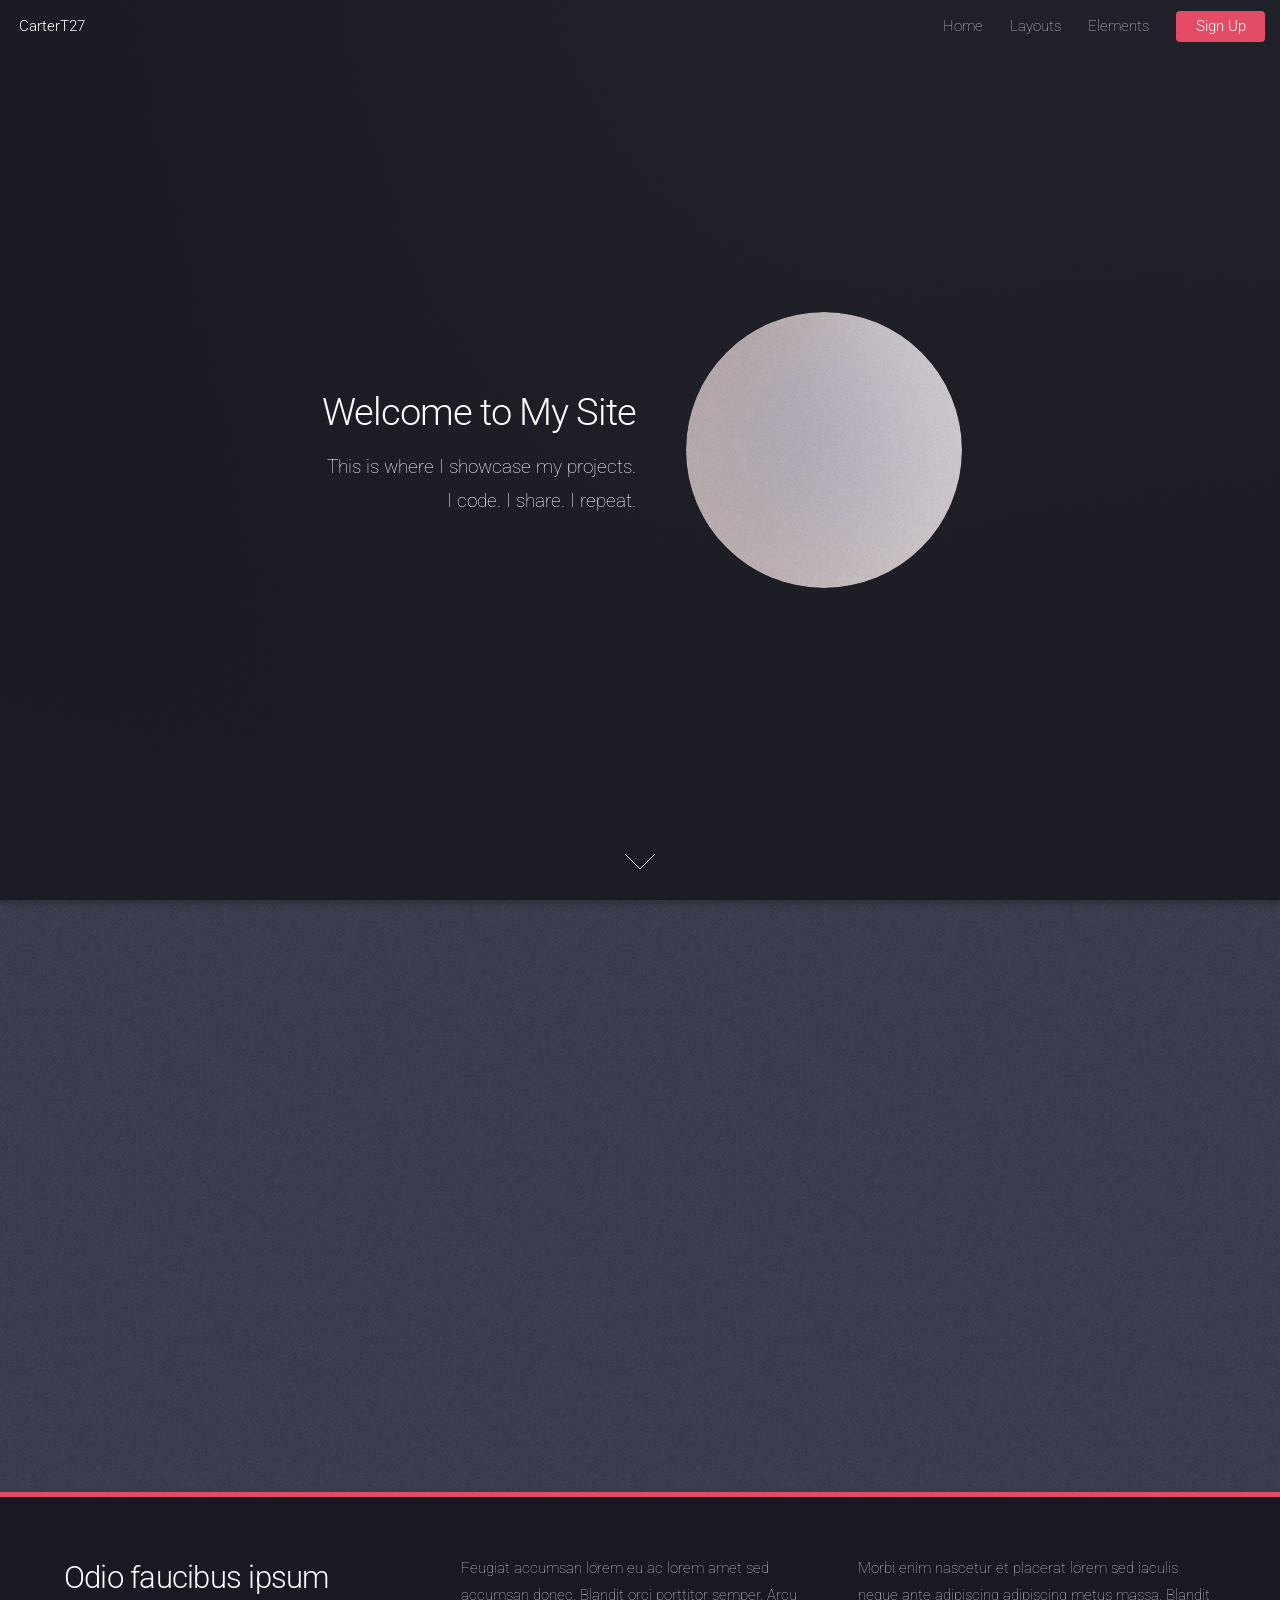
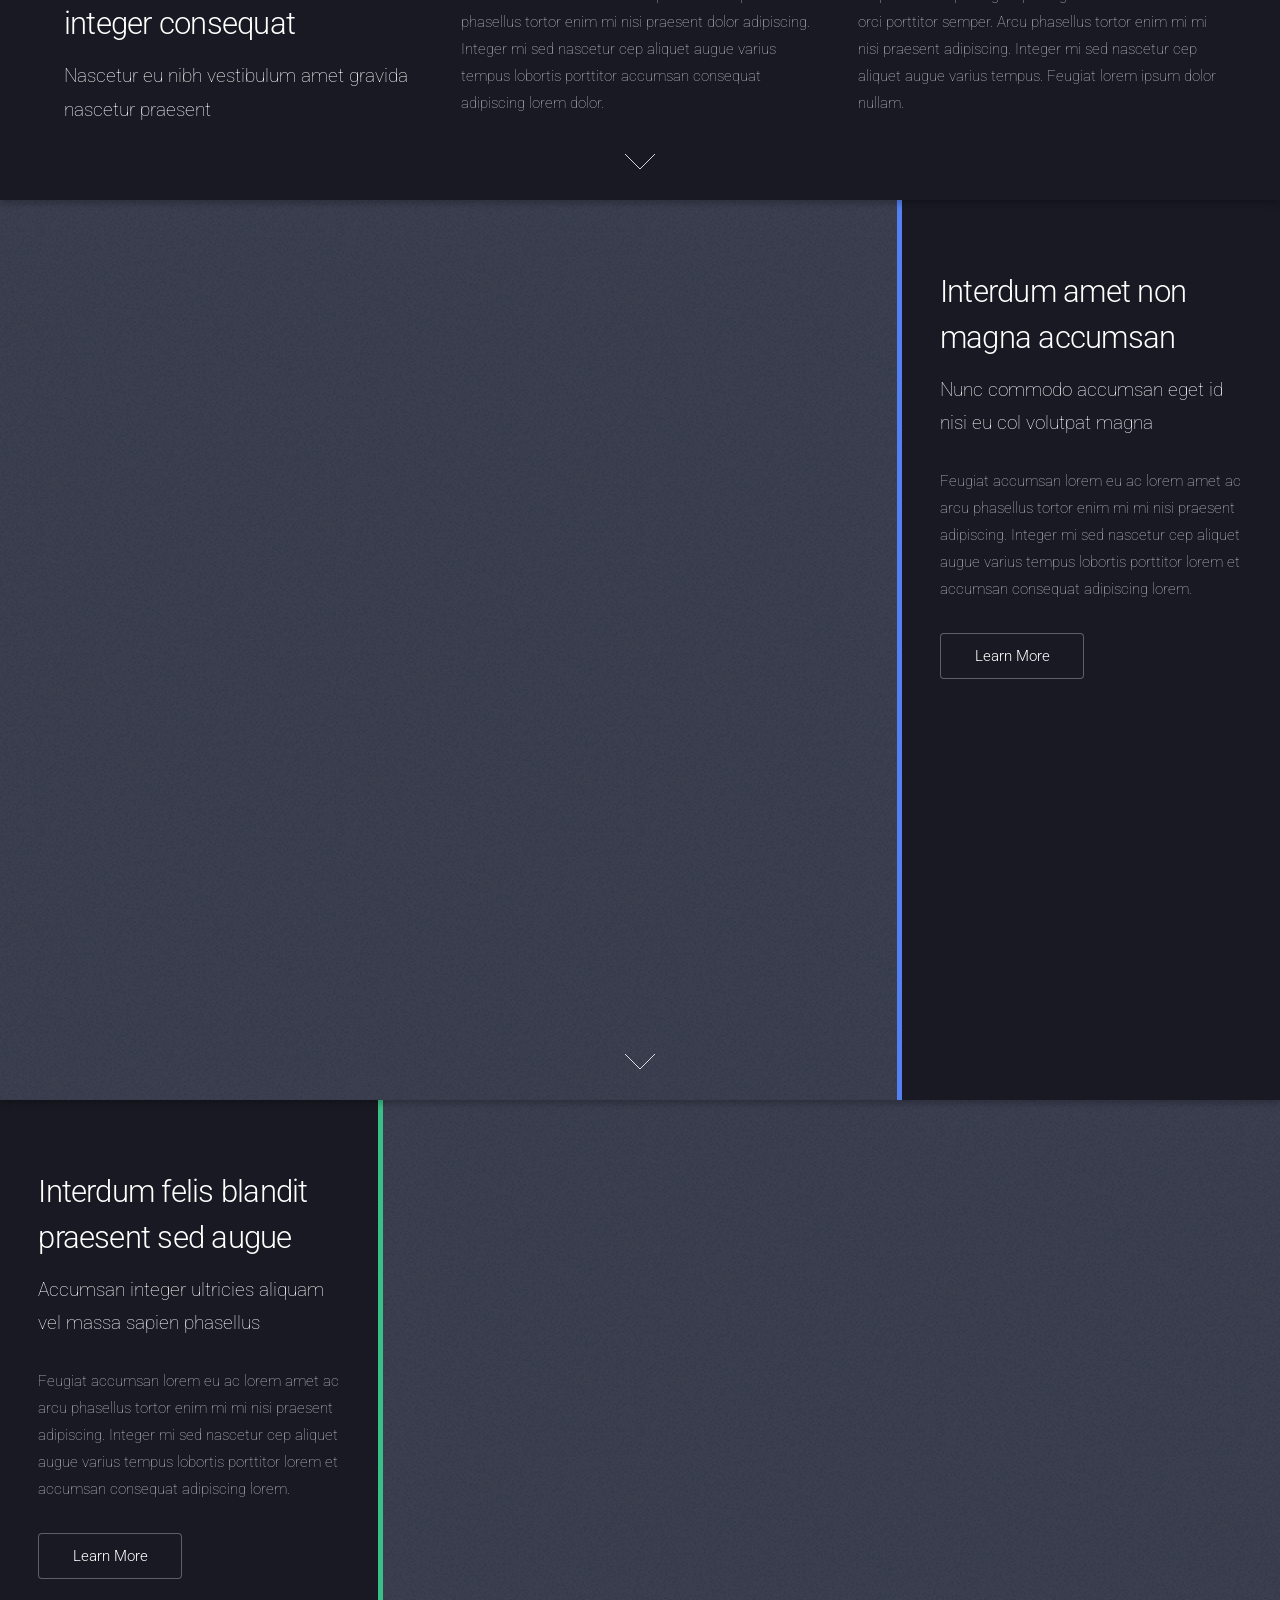
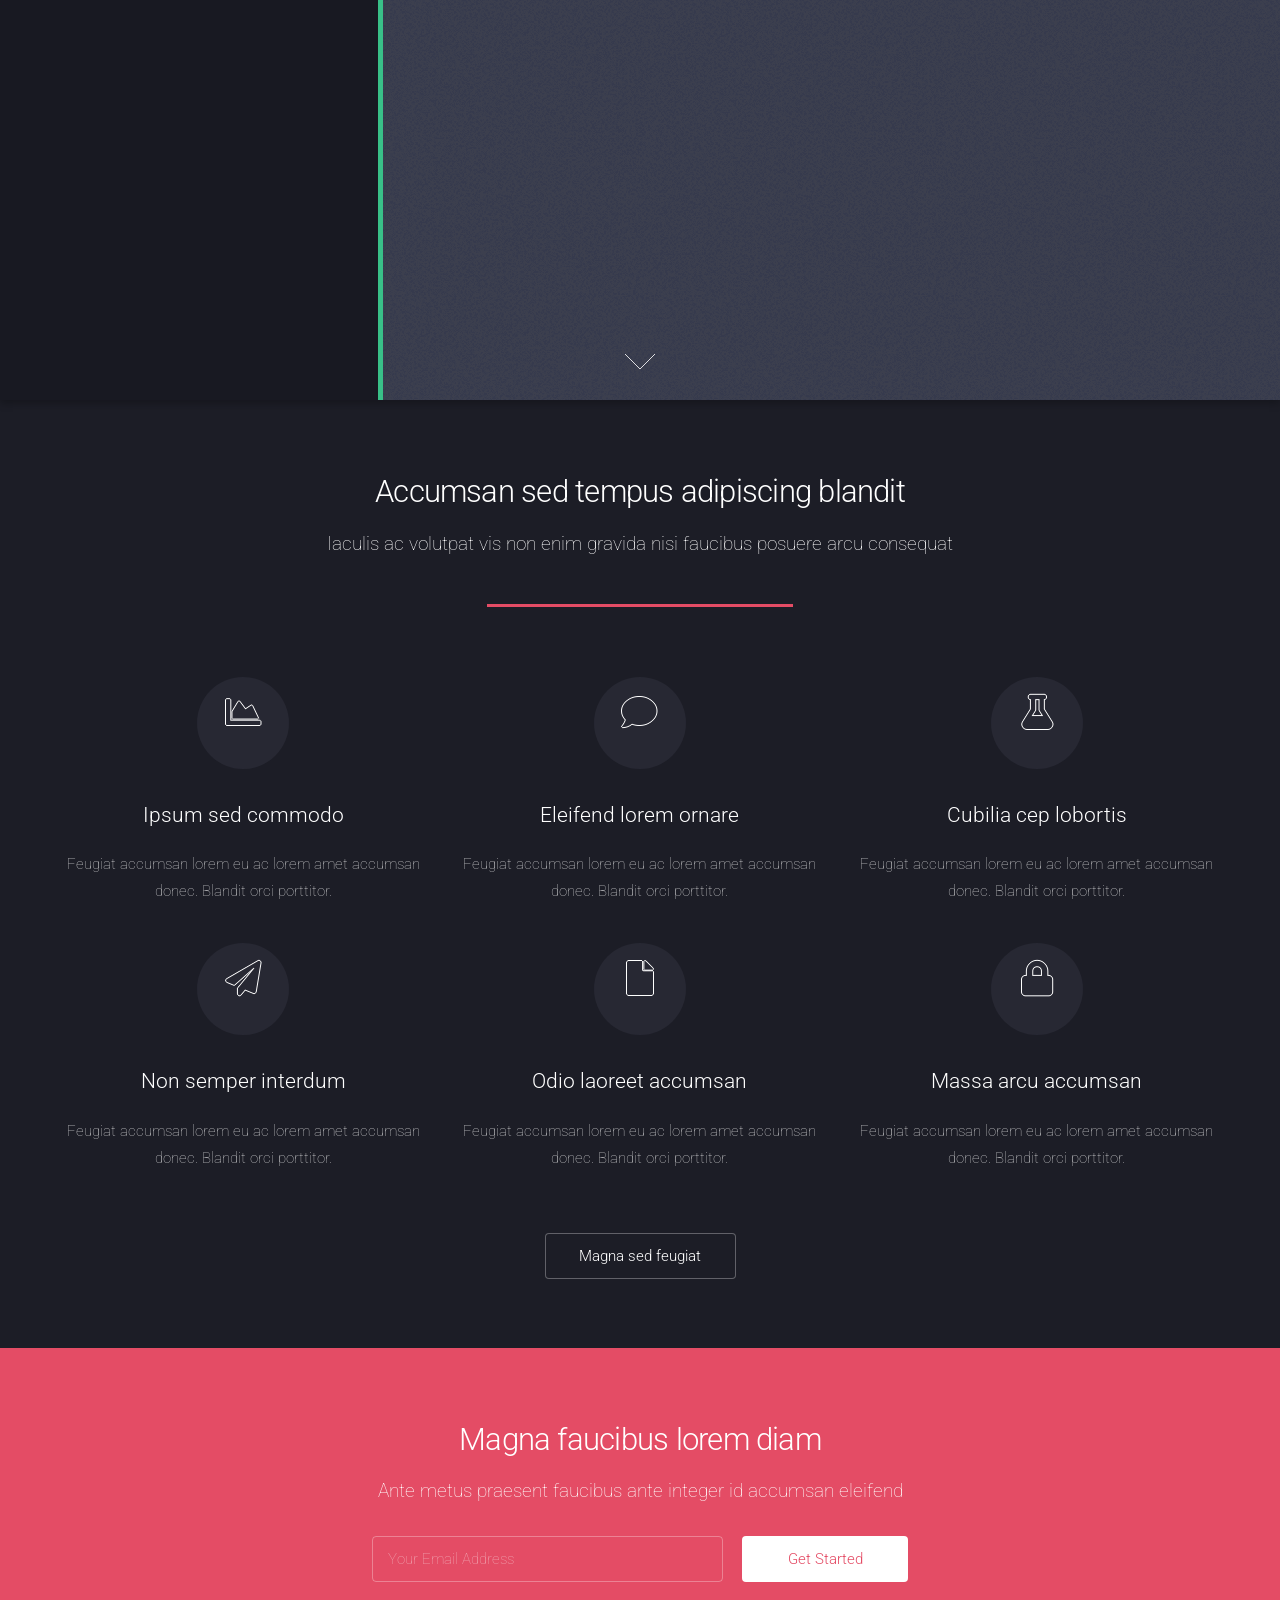
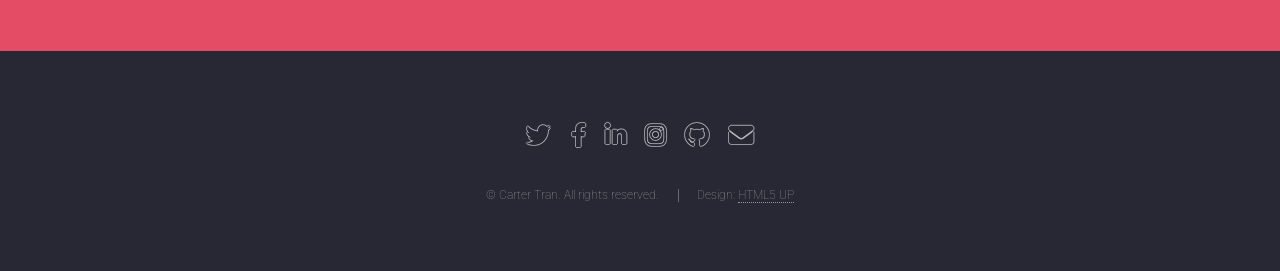
==== commit 3cabb924: "Started customizing index.html" ====
--- a/index.html
+++ b/index.html
@@ -6,7 +6,7 @@
 -->
 <html>
 	<head>
-		<title>Landed by HTML5 UP</title>
+		<title>Carter's Coding Portfolio</title>
 		<meta charset="utf-8" />
 		<meta name="viewport" content="width=device-width, initial-scale=1, user-scalable=no" />
 		<link rel="stylesheet" href="assets/css/main.css" />
@@ -17,7 +17,7 @@
 
 			<!-- Header -->
 				<header id="header">
-					<h1 id="logo"><a href="index.html">Landed</a></h1>
+					<h1 id="logo"><a href="index.html">CarterT27</a></h1>
 					<nav id="nav">
 						<ul>
 							<li><a href="index.html">Home</a></li>
@@ -48,9 +48,9 @@
 				<section id="banner">
 					<div class="content">
 						<header>
-							<h2>The future has landed</h2>
-							<p>And there are no hoverboards or flying cars.<br />
-							Just apps. Lots of mother flipping apps.</p>
+							<h2>Welcome to My Site</h2>
+							<p>This is where I showcase my projects. <br />
+							I code. I share. I repeat. </p>
 						</header>
 						<span class="image"><img src="images/pic01.jpg" alt="" /></span>
 					</div>
@@ -189,15 +189,15 @@
 			<!-- Footer -->
 				<footer id="footer">
 					<ul class="icons">
-						<li><a href="#" class="icon brands alt fa-twitter"><span class="label">Twitter</span></a></li>
-						<li><a href="#" class="icon brands alt fa-facebook-f"><span class="label">Facebook</span></a></li>
-						<li><a href="#" class="icon brands alt fa-linkedin-in"><span class="label">LinkedIn</span></a></li>
-						<li><a href="#" class="icon brands alt fa-instagram"><span class="label">Instagram</span></a></li>
-						<li><a href="#" class="icon brands alt fa-github"><span class="label">GitHub</span></a></li>
-						<li><a href="#" class="icon solid alt fa-envelope"><span class="label">Email</span></a></li>
+						<li><a href="https://twitter.com/CarterJTran" class="icon brands alt fa-twitter"><span class="label">Twitter</span></a></li>
+						<li><a href="https://www.facebook.com/carter.tran.526/" class="icon brands alt fa-facebook-f"><span class="label">Facebook</span></a></li>
+						<li><a href="https://www.linkedin.com/in/carter-tran-3887401ba" class="icon brands alt fa-linkedin-in"><span class="label">LinkedIn</span></a></li>
+						<li><a href="https://www.instagram.com/cartert27/" class="icon brands alt fa-instagram"><span class="label">Instagram</span></a></li>
+						<li><a href="https://github.com/CarterT27" class="icon brands alt fa-github"><span class="label">GitHub</span></a></li>
+						<li><a href="https://mail.google.com/mail/?view=cm&source=mailto&to=[carter.tran@gmail.com]" class="icon solid alt fa-envelope"><span class="label">Email</span></a></li>
 					</ul>
 					<ul class="copyright">
-						<li>&copy; Untitled. All rights reserved.</li><li>Design: <a href="http://html5up.net">HTML5 UP</a></li>
+						<li>&copy; Carter Tran. All rights reserved.</li><li>Design: <a href="http://html5up.net">HTML5 UP</a></li>
 					</ul>
 				</footer>
 
